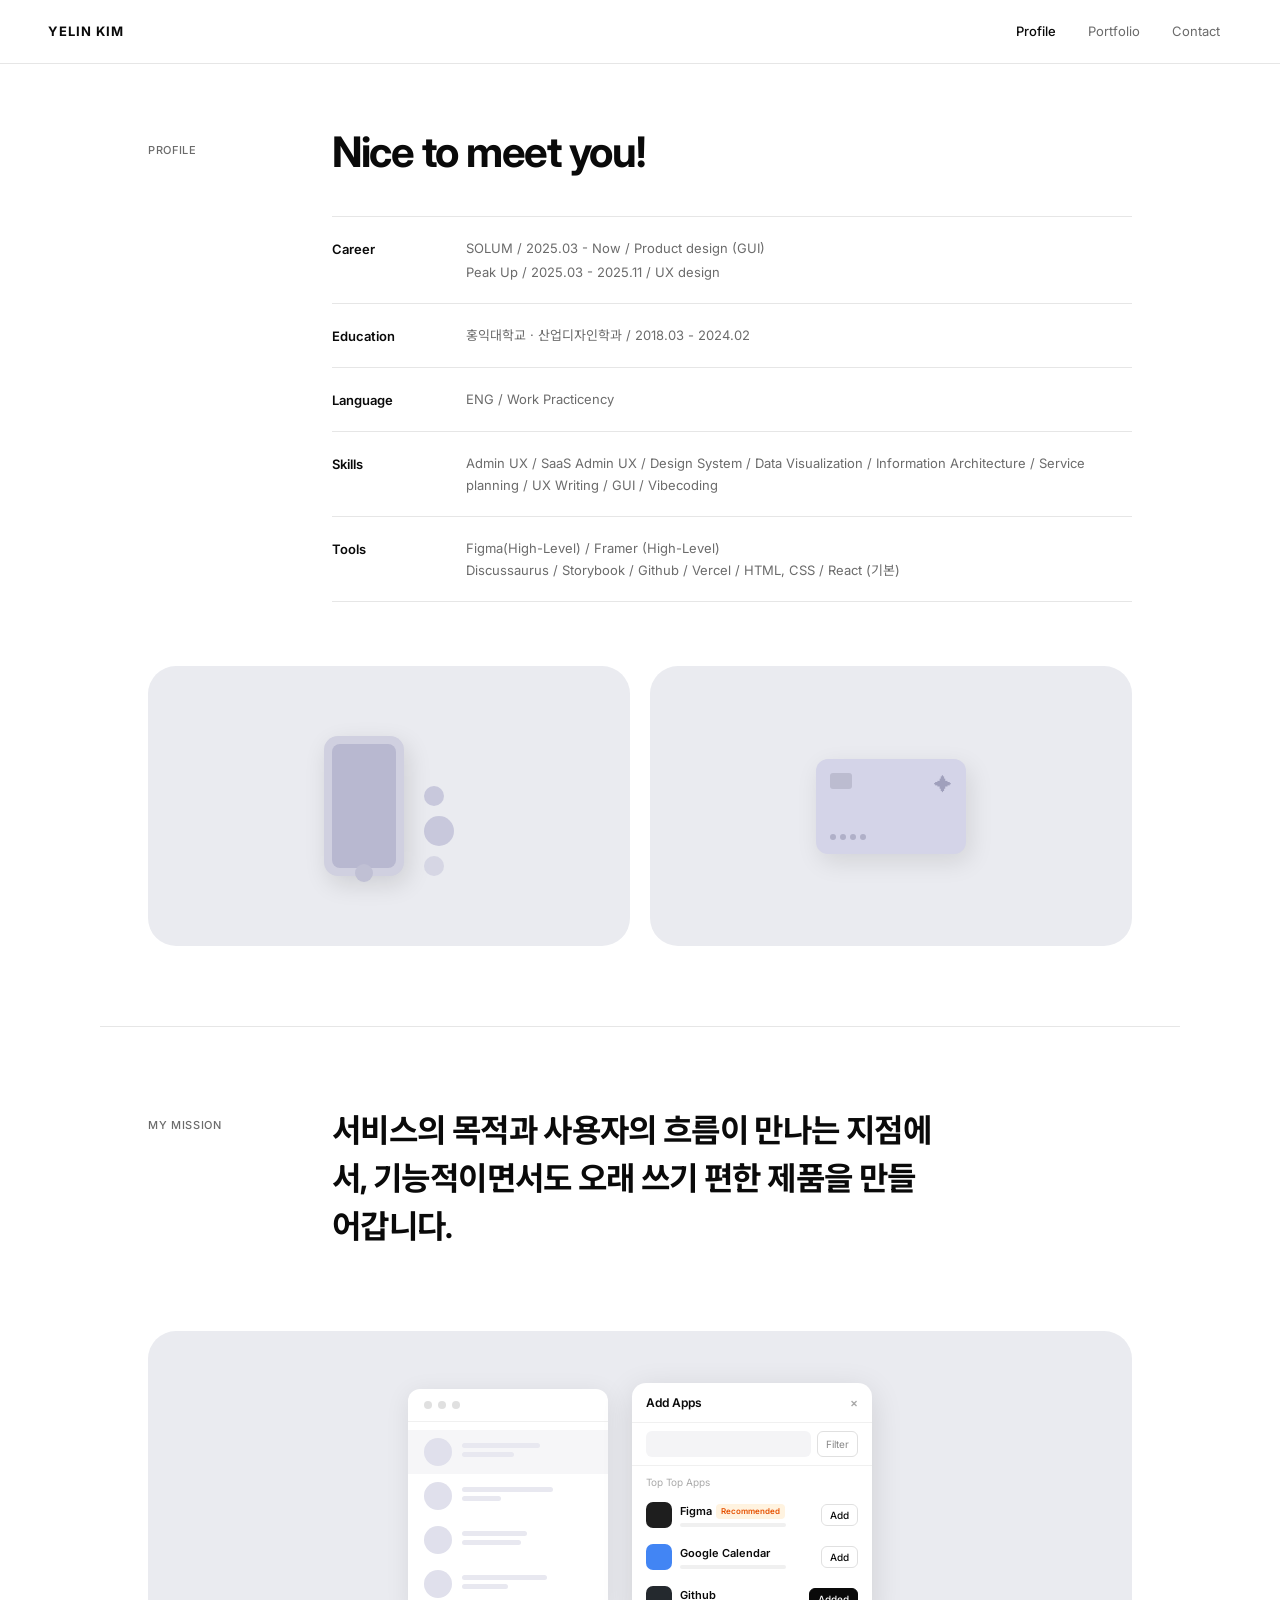
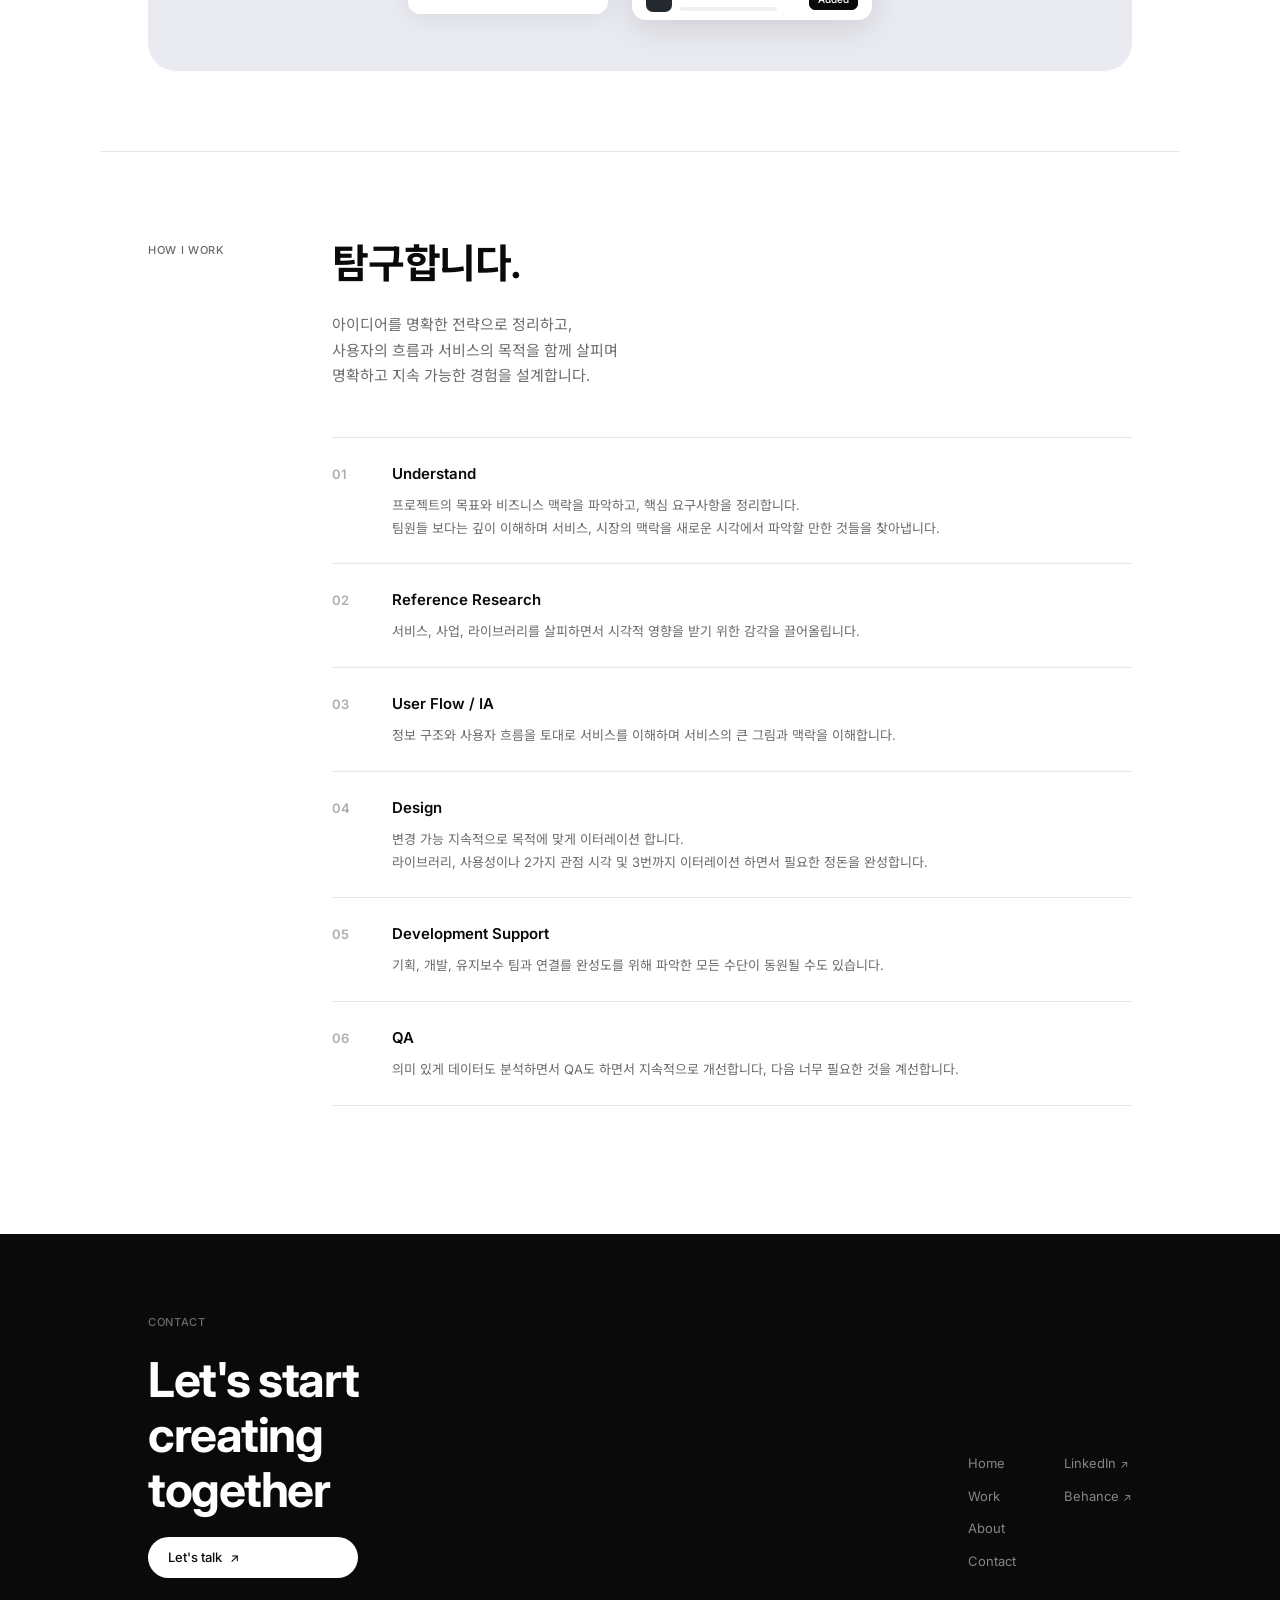
==== about.html @ 9efbbc01 "fix about.html nav to match index nav labels" ====
<!DOCTYPE html>
<html lang="ko">
<head>
  <meta charset="UTF-8" />
  <meta name="viewport" content="width=device-width, initial-scale=1.0" />
  <title>Profile — YELIN KIM</title>
  <link rel="preconnect" href="https://fonts.googleapis.com" />
  <link rel="preconnect" href="https://fonts.gstatic.com" crossorigin />
  <link href="https://fonts.googleapis.com/css2?family=Inter:ital,opsz,wght@0,14..32,300;0,14..32,400;0,14..32,500;0,14..32,600;0,14..32,700&family=Noto+Sans+KR:wght@300;400;500;700&display=swap" rel="stylesheet" />
  <link rel="stylesheet" href="styles.css" />
</head>
<body class="page-about">

  <!-- ── HEADER ──────────────────────────────── -->
  <header class="header">
    <a href="index.html" class="logo">YELIN KIM</a>
    <nav class="nav">
      <a href="about.html" class="nav-link active">Profile</a>
      <a href="index.html" class="nav-link">Portfolio</a>
      <a href="#contact"   class="nav-link">Contact</a>
    </nav>
  </header>

  <main>

    <!-- ── PROFILE INTRO ────────────────────── -->
    <section class="profile-intro">
      <div class="profile-intro__sidebar">
        <span class="sidebar-label">Profile</span>
      </div>
      <div class="profile-intro__content">
        <h1 class="profile-greeting">Nice to meet you!</h1>

        <div class="info-grid">

          <div class="info-row">
            <h3 class="info-label">Career</h3>
            <div class="info-body">
              <p>SOLUM / 2025.03 - Now / Product design (GUI)</p>
              <p>Peak Up / 2025.03 - 2025.11 / UX design</p>
            </div>
          </div>

          <div class="info-row">
            <h3 class="info-label">Education</h3>
            <div class="info-body">
              <p>홍익대학교 · 산업디자인학과 / 2018.03 - 2024.02</p>
            </div>
          </div>

          <div class="info-row">
            <h3 class="info-label">Language</h3>
            <div class="info-body">
              <p>ENG / Work Practicency</p>
            </div>
          </div>

          <div class="info-row">
            <h3 class="info-label">Skills</h3>
            <div class="info-body">
              <p>Admin UX / SaaS Admin UX / Design System / Data Visualization / Information Architecture / Service planning / UX Writing / GUI / Vibecoding</p>
            </div>
          </div>

          <div class="info-row">
            <h3 class="info-label">Tools</h3>
            <div class="info-body">
              <p>Figma(High-Level) / Framer (High-Level)<br>Discussaurus / Storybook / Github / Vercel / HTML, CSS / React (기본)</p>
            </div>
          </div>

        </div>
      </div>
    </section>

    <!-- ── PRODUCT IMAGES ───────────────────── -->
    <section class="product-images">
      <div class="product-img-card product-img-card--light">
        <div class="pi-mock pi-mock--phone">
          <div class="pi-phone-body">
            <div class="pi-phone-screen"></div>
            <div class="pi-phone-button"></div>
          </div>
          <div class="pi-phone-parts">
            <div class="pi-part pi-part--sm"></div>
            <div class="pi-part pi-part--md"></div>
            <div class="pi-part pi-part--lg"></div>
          </div>
        </div>
      </div>
      <div class="product-img-card product-img-card--light">
        <div class="pi-mock pi-mock--card">
          <div class="pi-card-body">
            <div class="pi-card-chip"></div>
            <div class="pi-card-icon">✦</div>
            <div class="pi-card-dots">
              <span></span><span></span><span></span><span></span>
            </div>
          </div>
        </div>
      </div>
    </section>

    <!-- ── MY MISSION ───────────────────────── -->
    <section class="mission-section">
      <div class="mission-section__sidebar">
        <span class="sidebar-label">My Mission</span>
      </div>
      <div class="mission-section__content">
        <p class="mission-text">
          서비스의 목적과 사용자의 흐름이 만나는 지점에<br>
          서, 기능적이면서도 오래 쓰기 편한 제품을 만들<br>
          어갑니다.
        </p>
      </div>
    </section>

    <!-- ── APP SCREENSHOT ───────────────────── -->
    <section class="app-screenshot">
      <div class="app-screenshot__wrap">
        <!-- Left panel – file/folder list -->
        <div class="app-panel app-panel--list">
          <div class="ap-header">
            <div class="ap-header-row">
              <div class="ap-dot"></div>
              <div class="ap-dot"></div>
              <div class="ap-dot"></div>
            </div>
          </div>
          <div class="ap-rows">
            <div class="ap-row ap-row--active">
              <div class="ap-avatar"></div>
              <div class="ap-lines"><div class="ap-line w60"></div><div class="ap-line w40"></div></div>
            </div>
            <div class="ap-row">
              <div class="ap-avatar"></div>
              <div class="ap-lines"><div class="ap-line w70"></div><div class="ap-line w30"></div></div>
            </div>
            <div class="ap-row">
              <div class="ap-avatar"></div>
              <div class="ap-lines"><div class="ap-line w50"></div><div class="ap-line w45"></div></div>
            </div>
            <div class="ap-row">
              <div class="ap-avatar"></div>
              <div class="ap-lines"><div class="ap-line w65"></div><div class="ap-line w35"></div></div>
            </div>
          </div>
        </div>

        <!-- Right panel – Add Apps plugin -->
        <div class="app-panel app-panel--plugin">
          <div class="plugin-window">
            <div class="pw-bar">
              <span>Add Apps</span>
              <span class="pw-x">×</span>
            </div>
            <div class="pw-search">
              <div class="pw-input"></div>
              <div class="pw-filter">Filter</div>
            </div>
            <div class="pw-lbl">Top Top Apps</div>
            <div class="pw-item">
              <div class="pw-icon pw-icon--fig"></div>
              <div class="pw-info">
                <div class="pw-name">Figma <span class="pw-badge">Recommended</span></div>
                <div class="pw-desc"></div>
              </div>
              <button class="pw-btn">Add</button>
            </div>
            <div class="pw-item">
              <div class="pw-icon pw-icon--gcal"></div>
              <div class="pw-info">
                <div class="pw-name">Google Calendar</div>
                <div class="pw-desc"></div>
              </div>
              <button class="pw-btn">Add</button>
            </div>
            <div class="pw-item">
              <div class="pw-icon pw-icon--gh"></div>
              <div class="pw-info">
                <div class="pw-name">Github</div>
                <div class="pw-desc"></div>
              </div>
              <button class="pw-btn pw-btn--added">Added</button>
            </div>
          </div>
        </div>
      </div>
    </section>

    <!-- ── HOW I WORK ───────────────────────── -->
    <section class="how-section">
      <div class="how-section__sidebar">
        <span class="sidebar-label">How I Work</span>
      </div>
      <div class="how-section__content">
        <h2 class="how-title">탐구합니다.</h2>
        <p class="how-desc">
          아이디어를 명확한 전략으로 정리하고,<br>
          사용자의 흐름과 서비스의 목적을 함께 살피며<br>
          명확하고 지속 가능한 경험을 설계합니다.
        </p>

        <ol class="process-list">
          <li class="process-item">
            <span class="process-num">01</span>
            <div class="process-body">
              <h4 class="process-name">Understand</h4>
              <p class="process-desc">프로젝트의 목표와 비즈니스 맥락을 파악하고, 핵심 요구사항을 정리합니다.<br>팀원들 보다는 깊이 이해하며 서비스, 시장의 맥락을 새로운 시각에서 파악할 만한 것들을 찾아냅니다.</p>
            </div>
          </li>
          <li class="process-item">
            <span class="process-num">02</span>
            <div class="process-body">
              <h4 class="process-name">Reference Research</h4>
              <p class="process-desc">서비스, 사업, 라이브러리를 살피하면서 시각적 영향을 받기 위한 감각을 끌어올립니다.</p>
            </div>
          </li>
          <li class="process-item">
            <span class="process-num">03</span>
            <div class="process-body">
              <h4 class="process-name">User Flow / IA</h4>
              <p class="process-desc">정보 구조와 사용자 흐름을 토대로 서비스를 이해하며 서비스의 큰 그림과 맥락을 이해합니다.</p>
            </div>
          </li>
          <li class="process-item">
            <span class="process-num">04</span>
            <div class="process-body">
              <h4 class="process-name">Design</h4>
              <p class="process-desc">변경 가능 지속적으로 목적에 맞게 이터레이션 합니다.<br>라이브러리, 사용성이나 2가지 관점 시각 및 3번까지 이터레이션 하면서 필요한 정돈을 완성합니다.</p>
            </div>
          </li>
          <li class="process-item">
            <span class="process-num">05</span>
            <div class="process-body">
              <h4 class="process-name">Development Support</h4>
              <p class="process-desc">기획, 개발, 유지보수 팀과 연결를 완성도를 위해 파악한 모든 수단이 동원될 수도 있습니다.</p>
            </div>
          </li>
          <li class="process-item">
            <span class="process-num">06</span>
            <div class="process-body">
              <h4 class="process-name">QA</h4>
              <p class="process-desc">의미 있게 데이터도 분석하면서 QA도 하면서 지속적으로 개선합니다, 다음 너무 필요한 것을 계선합니다.</p>
            </div>
          </li>
        </ol>

      </div>
    </section>

  </main>

  <!-- ── FOOTER ─────────────────────────────── -->
  <footer class="footer" id="contact">
    <div class="footer-inner">
      <div class="footer-left">
        <p class="footer-eyebrow">Contact</p>
        <h2 class="footer-headline">Let's start<br>creating<br>together</h2>
        <a href="mailto:hello@yelinkim.com" class="pill-btn pill-btn--light">Let's talk <span class="arrow">↗</span></a>
      </div>
      <nav class="footer-nav">
        <div class="footer-nav-col">
          <a href="index.html">Home</a>
          <a href="index.html">Work</a>
          <a href="about.html">About</a>
          <a href="#contact">Contact</a>
        </div>
        <div class="footer-nav-col">
          <a href="#" target="_blank">LinkedIn <span class="arrow">↗</span></a>
          <a href="#" target="_blank">Behance <span class="arrow">↗</span></a>
        </div>
      </nav>
    </div>
  </footer>

  <script src="main.js"></script>
</body>
</html>
---- styles.css ----
/* ═══════════════════════════════════════════════
   YELIN KIM PORTFOLIO — DESIGN SYSTEM
   ═══════════════════════════════════════════════ */

/* ── TOKENS ──────────────────────────────────── */
:root {
  /* Color */
  --c-bg:         #ffffff;
  --c-fg:         #0A0A0A;
  --c-secondary:  #6B6B6B;
  --c-tertiary:   #ADADAD;
  --c-border:     #E6E6E6;
  --c-surface:    #F4F4F6;
  --c-card-light: #EAEBF0;
  --c-card-dark:  #141414;
  --c-accent:     #7B6CF0;
  --c-footer-bg:  #0A0A0A;

  /* Type */
  --f-sans: 'Inter', 'Noto Sans KR', -apple-system, sans-serif;

  /* Scale */
  --text-xs:   11px;
  --text-sm:   13px;
  --text-base: 14px;
  --text-md:   15px;
  --text-lg:   18px;
  --text-xl:   24px;
  --text-2xl:  32px;
  --text-3xl:  44px;
  --text-4xl:  56px;

  /* Space */
  --sp-1:  4px;
  --sp-2:  8px;
  --sp-3:  12px;
  --sp-4:  16px;
  --sp-5:  20px;
  --sp-6:  24px;
  --sp-8:  32px;
  --sp-10: 40px;
  --sp-12: 48px;
  --sp-16: 64px;
  --sp-20: 80px;
  --sp-24: 96px;
  --sp-32: 128px;

  /* Radius */
  --r-sm:   8px;
  --r-md:  14px;
  --r-lg:  20px;
  --r-xl:  28px;
  --r-full: 999px;

  /* Layout */
  --max-w: 1080px;
  --gutter: 48px;
  --header-h: 64px;
}

/* ── RESET ───────────────────────────────────── */
*, *::before, *::after { box-sizing: border-box; margin: 0; padding: 0; }
html { scroll-behavior: smooth; }
body {
  font-family: var(--f-sans);
  font-size: var(--text-base);
  background: var(--c-bg);
  color: var(--c-fg);
  line-height: 1.6;
  -webkit-font-smoothing: antialiased;
}
a { text-decoration: none; color: inherit; }
button { font-family: inherit; border: none; background: none; cursor: pointer; }
img { display: block; max-width: 100%; }
ol, ul { list-style: none; }


/* ── HEADER ──────────────────────────────────── */
.header {
  position: fixed;
  top: 0; left: 0; right: 0;
  z-index: 100;
  height: var(--header-h);
  display: flex;
  align-items: center;
  justify-content: space-between;
  padding: 0 var(--gutter);
  background: rgba(255,255,255,0.88);
  backdrop-filter: blur(12px);
  -webkit-backdrop-filter: blur(12px);
  border-bottom: 1px solid var(--c-border);
}
.logo {
  font-size: var(--text-sm);
  font-weight: 700;
  letter-spacing: 0.08em;
  color: var(--c-fg);
}
.nav { display: flex; align-items: center; gap: var(--sp-2); }
.nav-link {
  font-size: var(--text-sm);
  font-weight: 400;
  color: var(--c-secondary);
  padding: 6px 12px;
  border-radius: var(--r-full);
  transition: color .2s, background .2s;
}
.nav-link:hover { color: var(--c-fg); }
.nav-link.active { color: var(--c-fg); font-weight: 500; }


/* ── PILL BUTTON ─────────────────────────────── */
.pill-btn {
  display: inline-flex;
  align-items: center;
  gap: var(--sp-2);
  padding: 10px 20px;
  border-radius: var(--r-full);
  font-size: var(--text-sm);
  font-weight: 500;
  background: var(--c-fg);
  color: #fff;
  transition: opacity .2s, transform .2s;
}
.pill-btn:hover { opacity: .82; transform: translateY(-1px); }
.pill-btn--light { background: #fff; color: var(--c-fg); }
.pill-btn .arrow { font-size: 12px; }

/* ── EYEBROW / LABEL ─────────────────────────── */
.eyebrow, .sidebar-label, .footer-eyebrow {
  font-size: var(--text-xs);
  font-weight: 500;
  letter-spacing: 0.06em;
  color: var(--c-secondary);
  text-transform: uppercase;
}

/* ═══════════════════════════════════════════════
   INDEX PAGE — PORTFOLIO
   ═══════════════════════════════════════════════ */

/* ── HERO ────────────────────────────────────── */
.hero {
  max-width: var(--max-w);
  margin: 0 auto;
  padding: calc(var(--header-h) + 80px) var(--gutter) 80px;
}
.hero-eyebrow {
  font-size: var(--text-xs);
  color: var(--c-secondary);
  letter-spacing: 0.06em;
  margin-bottom: var(--sp-5);
}
.hero-title {
  font-size: clamp(28px, 4vw, 48px);
  font-weight: 600;
  line-height: 1.15;
  letter-spacing: -0.03em;
  margin-bottom: var(--sp-8);
}
.hero-title br { display: block; }


/* ── PORTFOLIO GRID ──────────────────────────── */
.portfolio {
  max-width: var(--max-w);
  margin: 0 auto;
  padding: 0 var(--gutter) var(--sp-32);
  display: flex;
  flex-direction: column;
  gap: 20px;
}

/* ── CARD BASE ───────────────────────────────── */
.card {
  display: block;
  border-radius: var(--r-xl);
  overflow: hidden;
  transition: transform .3s ease, box-shadow .3s ease;
  cursor: pointer;
}
.card:hover { transform: translateY(-4px); box-shadow: 0 20px 48px rgba(0,0,0,.09); }

.card-thumb {
  position: relative;
  border-radius: var(--r-xl);
  overflow: hidden;
  display: flex;
  align-items: center;
  justify-content: center;
}
.card-thumb--dark  { background: var(--c-card-dark); }
.card-thumb--light { background: var(--c-card-light); }

.card--featured .card-thumb { height: 440px; }
.card--half     .card-thumb { height: 320px; }

.card-meta {
  display: flex;
  flex-direction: column;
  gap: 2px;
  padding: 16px 4px 4px;
}
.card-client {
  font-size: var(--text-xs);
  color: var(--c-secondary);
}
.card-title {
  font-size: var(--text-md);
  font-weight: 600;
  letter-spacing: -0.02em;
}

/* corner arrow icon */
.card-corner-icon {
  position: absolute;
  top: 16px; left: 16px;
  width: 32px; height: 32px;
  border-radius: 50%;
  background: rgba(255,255,255,.15);
  color: #fff;
  display: flex; align-items: center; justify-content: center;
  font-size: 14px;
  opacity: 0;
  transition: opacity .2s;
}
.card-corner-icon.dark { background: rgba(0,0,0,.1); color: #333; }
.card:hover .card-corner-icon { opacity: 1; }

/* card-row: 2-column */
.card-row {
  display: grid;
  grid-template-columns: 1fr 1fr;
  gap: 20px;
}


/* ── MOCK: BANKING DASHBOARD ─────────────────── */
.mock-banking {
  display: flex;
  width: 88%;
  max-width: 580px;
  height: 260px;
  border-radius: 12px;
  overflow: hidden;
  background: #1a1a2e;
  box-shadow: 0 24px 64px rgba(0,0,0,.5);
}
.mock-banking__sidebar {
  width: 52px;
  background: #0f0f1e;
  padding: 14px 10px;
  display: flex;
  flex-direction: column;
  gap: 20px;
  flex-shrink: 0;
}
.mb-logo {
  width: 24px; height: 24px;
  background: var(--c-accent);
  border-radius: 6px;
  margin: 0 auto;
}
.mb-nav { display: flex; flex-direction: column; gap: 10px; align-items: center; }
.mb-nav__item {
  width: 22px; height: 5px;
  background: rgba(255,255,255,.18);
  border-radius: 3px;
}
.mb-nav__item--active { background: var(--c-accent); }

.mock-banking__main {
  flex: 1;
  padding: 12px 16px;
  display: flex;
  flex-direction: column;
  gap: 8px;
  overflow: hidden;
}
.mb-tabs { display: flex; gap: 12px; }
.mb-tab {
  font-size: 10px;
  color: rgba(255,255,255,.35);
}
.mb-tab--active { color: #fff; font-weight: 600; }
.mb-price { font-size: 18px; font-weight: 700; color: #fff; letter-spacing: -0.02em; }
.mb-chart { height: 48px; }
.mb-chart svg { width: 100%; height: 100%; }
.mb-table { display: flex; flex-direction: column; gap: 5px; }
.mb-row { display: flex; gap: 6px; align-items: center; }
.mb-cell {
  height: 5px;
  background: rgba(255,255,255,.12);
  border-radius: 3px;
  flex-shrink: 0;
}
.w40 { width: 40%; } .w20 { width: 18%; } .w15 { width: 14%; }

.mock-banking__order {
  width: 110px;
  background: #111124;
  padding: 12px 10px;
  display: flex;
  flex-direction: column;
  gap: 8px;
  flex-shrink: 0;
}
.mbo-title { font-size: 9px; color: rgba(255,255,255,.5); font-weight: 600; letter-spacing: 0.04em; }
.mbo-field { height: 22px; background: rgba(255,255,255,.07); border-radius: 5px; }
.mbo-badges { display: flex; flex-direction: column; gap: 4px; }
.mbo-badge {
  font-size: 9px; font-weight: 600;
  padding: 3px 6px;
  border-radius: 4px;
  text-align: center;
}
.mbo-badge--red   { background: rgba(239,68,68,.2); color: #f87171; }
.mbo-badge--green { background: rgba(34,197,94,.2); color: #4ade80; }
.mbo-rows { display: flex; flex-direction: column; gap: 4px; }
.mbo-row { height: 4px; background: rgba(255,255,255,.1); border-radius: 2px; }
.mbo-btn {
  margin-top: auto;
  font-size: 8px; font-weight: 600;
  padding: 5px;
  background: var(--c-accent);
  color: #fff;
  border-radius: 4px;
  text-align: center;
}


/* ── MOCK: BRANDING ──────────────────────────── */
.mock-branding {
  width: 100px;
  opacity: .9;
}
.mock-branding svg { width: 100%; height: auto; }


/* ── MOCK: HEALTHCARE ────────────────────────── */
.mock-health { padding: 20px; }
.mh-phone {
  background: #fff;
  border-radius: 16px;
  padding: 14px;
  width: 180px;
  box-shadow: 0 8px 32px rgba(0,0,0,.12);
}
.mh-head { font-size: 11px; font-weight: 700; color: #0A0A0A; margin-bottom: 8px; }
.mh-stats { display: flex; gap: 6px; margin-bottom: 8px; }
.mh-stat {
  flex: 1;
  border-radius: 10px;
  padding: 8px;
}
.mh-stat--blue   { background: #EEF2FF; }
.mh-stat--purple { background: #F3F0FF; }
.mh-stat-num { font-size: 18px; font-weight: 700; color: #0A0A0A; line-height: 1; }
.mh-stat-lbl { font-size: 9px; color: #888; margin-top: 2px; }
.mh-amount { font-size: 14px; font-weight: 700; color: #0A0A0A; margin-bottom: 6px; }
.mh-chart { height: 28px; margin-bottom: 8px; }
.mh-chart svg { width: 100%; height: 100%; }
.mh-lbl { font-size: 9px; color: #888; margin-bottom: 5px; }
.mh-row { height: 4px; background: #F0F0F0; border-radius: 2px; margin-bottom: 3px; }


/* ── MOCK: ISOMETRIC INFOGRAPHIC ─────────────── */
.mock-iso { display: flex; align-items: center; justify-content: center; height: 100%; }
.iso-wrap { position: relative; width: 140px; height: 140px; }
.iso-phone {
  position: absolute;
  top: 20px; left: 30px;
  width: 60px; height: 100px;
  background: #D8D8E8;
  border-radius: 10px;
  transform: rotate(-15deg) skewY(5deg);
  box-shadow: 4px 8px 20px rgba(0,0,0,.12);
}
.iso-phone::before {
  content: '';
  position: absolute;
  inset: 8px;
  background: #BFC0D8;
  border-radius: 6px;
}
.iso-dots {
  position: absolute;
  top: 0; right: 0;
  display: grid;
  grid-template-columns: repeat(3, 10px);
  gap: 8px;
}
.iso-dots span {
  width: 8px; height: 8px;
  border-radius: 50%;
  background: #C8C8DC;
}
.iso-circles {
  position: absolute;
  bottom: 8px; left: 0;
  display: flex;
  flex-direction: column;
  gap: 6px;
}
.iso-circles span {
  width: 20px; height: 20px;
  border-radius: 50%;
  background: #D0D0E4;
  opacity: .7;
}


/* ── MOCK: PLUGIN WINDOW ─────────────────────── */
.mock-plugin { padding: 24px; }
.mp-window {
  background: #fff;
  border-radius: 14px;
  width: 220px;
  box-shadow: 0 8px 32px rgba(0,0,0,.12);
  overflow: hidden;
}
.mp-bar {
  display: flex;
  align-items: center;
  justify-content: space-between;
  padding: 10px 12px;
  border-bottom: 1px solid #F0F0F0;
  font-size: 11px;
  font-weight: 600;
}
.mp-x { color: #aaa; cursor: pointer; }
.mp-search {
  display: flex;
  align-items: center;
  gap: 6px;
  padding: 8px 12px;
  border-bottom: 1px solid #F0F0F0;
}
.mp-input {
  flex: 1;
  height: 24px;
  background: #F4F4F6;
  border-radius: 6px;
}
.mp-filter {
  font-size: 10px;
  color: #888;
  padding: 4px 8px;
  border: 1px solid #E0E0E0;
  border-radius: 6px;
}
.mp-section-lbl { font-size: 10px; color: #aaa; padding: 8px 12px 4px; }
.mp-item {
  display: flex;
  align-items: center;
  gap: 8px;
  padding: 7px 12px;
}
.mp-icon {
  width: 24px; height: 24px;
  border-radius: 6px;
  flex-shrink: 0;
}
.mp-icon--fig  { background: #1e1e1e; }
.mp-icon--gcal { background: #4285f4; }
.mp-icon--gh   { background: #24292e; }
.mp-info { flex: 1; min-width: 0; }
.mp-name { font-size: 10px; font-weight: 600; color: #0A0A0A; display: flex; align-items: center; gap: 4px; }
.mp-badge {
  font-size: 8px;
  background: #FFF3E0;
  color: #E65100;
  padding: 1px 5px;
  border-radius: 4px;
  font-weight: 500;
}
.mp-desc { height: 4px; background: #F0F0F0; border-radius: 2px; margin-top: 3px; width: 80%; }
.mp-btn {
  font-size: 10px;
  font-weight: 500;
  padding: 4px 8px;
  border-radius: 6px;
  border: 1px solid #E0E0E0;
  color: #0A0A0A;
  white-space: nowrap;
}
.mp-btn--added { background: #0A0A0A; color: #fff; border-color: #0A0A0A; }


/* ── ABOUT ACCORDION ─────────────────────────── */
.accordion-section {
  max-width: var(--max-w);
  margin: 0 auto;
  padding: var(--sp-32) var(--gutter);
  display: grid;
  grid-template-columns: 220px 1fr;
  gap: var(--sp-16);
  border-top: 1px solid var(--c-border);
}
.accordion-header { }
.accordion-heading {
  font-size: var(--text-2xl);
  font-weight: 700;
  letter-spacing: -0.03em;
  line-height: 1.2;
  margin: var(--sp-4) 0 var(--sp-3);
}
.accordion-sub {
  font-size: var(--text-sm);
  color: var(--c-secondary);
  line-height: 1.7;
}
.accordion-list {
  border-top: 1px solid var(--c-border);
  align-self: start;
}
.accordion-item { border-bottom: 1px solid var(--c-border); }
.accordion-trigger {
  width: 100%;
  display: flex;
  align-items: center;
  justify-content: space-between;
  padding: 22px 0;
  font-size: var(--text-md);
  font-weight: 400;
  color: var(--c-fg);
  text-align: left;
  cursor: pointer;
  transition: color .2s;
}
.accordion-trigger:hover { color: var(--c-secondary); }
.acc-icon {
  font-size: 16px;
  color: var(--c-secondary);
  transition: transform .3s;
  flex-shrink: 0;
}
.accordion-item.open .acc-icon { transform: rotate(180deg); }
.accordion-body {
  font-size: var(--text-sm);
  color: var(--c-secondary);
  line-height: 1.8;
  max-height: 0;
  overflow: hidden;
  transition: max-height .4s ease, padding .3s;
}
.accordion-item.open .accordion-body {
  max-height: 300px;
  padding-bottom: 20px;
}


/* ═══════════════════════════════════════════════
   ABOUT PAGE
   ═══════════════════════════════════════════════ */

/* ── PROFILE INTRO ───────────────────────────── */
.profile-intro {
  max-width: var(--max-w);
  margin: 0 auto;
  padding: calc(var(--header-h) + 64px) var(--gutter) 64px;
  display: grid;
  grid-template-columns: 120px 1fr;
  gap: 0 var(--sp-16);
}
.profile-intro__sidebar { padding-top: 10px; }
.profile-greeting {
  font-size: clamp(28px, 3.5vw, 42px);
  font-weight: 700;
  letter-spacing: -0.03em;
  margin-bottom: var(--sp-10);
  line-height: 1.15;
}

/* Info grid */
.info-grid {
  display: flex;
  flex-direction: column;
  border-top: 1px solid var(--c-border);
}
.info-row {
  display: grid;
  grid-template-columns: 110px 1fr;
  gap: var(--sp-6);
  padding: var(--sp-5) 0;
  border-bottom: 1px solid var(--c-border);
}
.info-label {
  font-size: var(--text-sm);
  font-weight: 600;
  color: var(--c-fg);
  padding-top: 2px;
}
.info-body {
  font-size: var(--text-sm);
  color: var(--c-secondary);
  line-height: 1.7;
}
.info-body p + p { margin-top: 2px; }

/* ── PRODUCT IMAGES ──────────────────────────── */
.product-images {
  max-width: var(--max-w);
  margin: 0 auto;
  padding: 0 var(--gutter) var(--sp-20);
  display: grid;
  grid-template-columns: 1fr 1fr;
  gap: 20px;
}
.product-img-card {
  border-radius: var(--r-xl);
  height: 280px;
  display: flex;
  align-items: center;
  justify-content: center;
  overflow: hidden;
}
.product-img-card--light { background: var(--c-card-light); }

/* phone mock */
.pi-mock--phone { display: flex; align-items: flex-end; gap: 20px; }
.pi-phone-body {
  width: 80px; height: 140px;
  background: #D0D0E0;
  border-radius: 14px;
  position: relative;
  box-shadow: 4px 8px 24px rgba(0,0,0,.12);
}
.pi-phone-screen {
  position: absolute;
  inset: 8px;
  background: #B8B8D0;
  border-radius: 8px;
}
.pi-phone-button {
  position: absolute;
  bottom: -6px; left: 50%; transform: translateX(-50%);
  width: 18px; height: 18px;
  background: #C0C0D4;
  border-radius: 50%;
}
.pi-phone-parts { display: flex; flex-direction: column; gap: 10px; align-items: flex-start; }
.pi-part {
  background: #C8C8DC;
  border-radius: 50%;
}
.pi-part--sm { width: 20px; height: 20px; }
.pi-part--md { width: 30px; height: 30px; }
.pi-part--lg { width: 20px; height: 20px; opacity: .6; }

/* card mock */
.pi-mock--card { }
.pi-card-body {
  width: 150px; height: 95px;
  background: #D4D4E8;
  border-radius: 12px;
  padding: 14px;
  position: relative;
  box-shadow: 4px 8px 24px rgba(0,0,0,.1);
}
.pi-card-chip {
  width: 22px; height: 16px;
  background: #BCBCD0;
  border-radius: 3px;
  margin-bottom: 8px;
}
.pi-card-icon {
  position: absolute;
  top: 12px; right: 14px;
  font-size: 18px;
  color: #A0A0BC;
}
.pi-card-dots {
  display: flex;
  gap: 4px;
  position: absolute;
  bottom: 14px; left: 14px;
}
.pi-card-dots span {
  width: 6px; height: 6px;
  background: #B0B0C8;
  border-radius: 50%;
}

/* ── MISSION ─────────────────────────────────── */
.mission-section {
  max-width: var(--max-w);
  margin: 0 auto;
  padding: var(--sp-20) var(--gutter);
  display: grid;
  grid-template-columns: 120px 1fr;
  gap: 0 var(--sp-16);
  border-top: 1px solid var(--c-border);
}
.mission-section__sidebar { padding-top: 6px; }
.mission-text {
  font-size: clamp(20px, 2.8vw, 32px);
  font-weight: 700;
  line-height: 1.5;
  letter-spacing: -0.02em;
}

/* ── APP SCREENSHOT ──────────────────────────── */
.app-screenshot {
  max-width: var(--max-w);
  margin: 0 auto;
  padding: 0 var(--gutter) var(--sp-20);
}
.app-screenshot__wrap {
  background: var(--c-card-light);
  border-radius: var(--r-xl);
  height: 340px;
  display: flex;
  align-items: center;
  justify-content: center;
  gap: 24px;
  padding: 32px;
}

/* list panel */
.app-panel--list {
  width: 200px;
  background: #fff;
  border-radius: 12px;
  overflow: hidden;
  box-shadow: 0 4px 24px rgba(0,0,0,.08);
  flex-shrink: 0;
}
.ap-header {
  padding: 12px 16px;
  border-bottom: 1px solid #F0F0F0;
}
.ap-header-row { display: flex; gap: 6px; }
.ap-dot { width: 8px; height: 8px; border-radius: 50%; background: #E0E0E0; }
.ap-rows { padding: 8px 0; }
.ap-row {
  display: flex;
  align-items: center;
  gap: 10px;
  padding: 8px 16px;
}
.ap-row--active { background: #F6F6F8; }
.ap-avatar { width: 28px; height: 28px; border-radius: 50%; background: #E0E0EC; flex-shrink: 0; }
.ap-lines { flex: 1; }
.ap-line { height: 5px; background: #E8E8F0; border-radius: 3px; margin-bottom: 4px; }
.w60 { width: 60%; } .w40 { width: 40%; } .w70 { width: 70%; } .w30 { width: 30%; }
.w50 { width: 50%; } .w45 { width: 45%; } .w65 { width: 65%; } .w35 { width: 35%; }

/* plugin panel */
.app-panel--plugin { }
.plugin-window {
  background: #fff;
  border-radius: 14px;
  width: 240px;
  box-shadow: 0 8px 32px rgba(0,0,0,.12);
  overflow: hidden;
}
.pw-bar {
  display: flex;
  align-items: center;
  justify-content: space-between;
  padding: 10px 14px;
  border-bottom: 1px solid #F0F0F0;
  font-size: 12px;
  font-weight: 600;
}
.pw-x { color: #aaa; }
.pw-search {
  display: flex;
  align-items: center;
  gap: 6px;
  padding: 8px 14px;
  border-bottom: 1px solid #F0F0F0;
}
.pw-input { flex: 1; height: 26px; background: #F4F4F6; border-radius: 6px; }
.pw-filter {
  font-size: 10px;
  color: #888;
  padding: 4px 8px;
  border: 1px solid #E0E0E0;
  border-radius: 6px;
}
.pw-lbl { font-size: 10px; color: #aaa; padding: 8px 14px 4px; }
.pw-item {
  display: flex;
  align-items: center;
  gap: 8px;
  padding: 8px 14px;
}
.pw-icon { width: 26px; height: 26px; border-radius: 7px; flex-shrink: 0; }
.pw-icon--fig  { background: #1e1e1e; }
.pw-icon--gcal { background: #4285f4; }
.pw-icon--gh   { background: #24292e; }
.pw-info { flex: 1; min-width: 0; }
.pw-name { font-size: 11px; font-weight: 600; color: #0A0A0A; display: flex; align-items: center; gap: 4px; }
.pw-badge {
  font-size: 8px;
  background: #FFF3E0;
  color: #E65100;
  padding: 1px 5px;
  border-radius: 4px;
}
.pw-desc { height: 4px; background: #F0F0F0; border-radius: 2px; margin-top: 3px; width: 80%; }
.pw-btn {
  font-size: 10px;
  font-weight: 500;
  padding: 4px 8px;
  border-radius: 6px;
  border: 1px solid #E0E0E0;
  color: #0A0A0A;
  cursor: pointer;
  white-space: nowrap;
}
.pw-btn--added { background: #0A0A0A; color: #fff; border-color: #0A0A0A; }

/* ── HOW I WORK ──────────────────────────────── */
.how-section {
  max-width: var(--max-w);
  margin: 0 auto;
  padding: var(--sp-20) var(--gutter) var(--sp-32);
  display: grid;
  grid-template-columns: 120px 1fr;
  gap: 0 var(--sp-16);
  border-top: 1px solid var(--c-border);
}
.how-section__sidebar { padding-top: 6px; }
.how-title {
  font-size: clamp(28px, 3.5vw, 40px);
  font-weight: 700;
  letter-spacing: -0.03em;
  margin-bottom: var(--sp-4);
}
.how-desc {
  font-size: var(--text-md);
  color: var(--c-secondary);
  line-height: 1.7;
  margin-bottom: var(--sp-12);
}
.process-list { display: flex; flex-direction: column; }
.process-item {
  display: grid;
  grid-template-columns: 40px 1fr;
  gap: var(--sp-5);
  padding: var(--sp-6) 0;
  border-bottom: 1px solid var(--c-border);
}
.process-item:first-child { border-top: 1px solid var(--c-border); }
.process-num {
  font-size: var(--text-sm);
  font-weight: 600;
  color: var(--c-tertiary);
  padding-top: 2px;
}
.process-name {
  font-size: var(--text-md);
  font-weight: 600;
  margin-bottom: var(--sp-2);
}
.process-desc {
  font-size: var(--text-sm);
  color: var(--c-secondary);
  line-height: 1.75;
}


/* ═══════════════════════════════════════════════
   FOOTER
   ═══════════════════════════════════════════════ */
.footer {
  background: var(--c-footer-bg);
  color: #fff;
  padding: var(--sp-20) 0 var(--sp-16);
}
.footer-inner {
  max-width: var(--max-w);
  margin: 0 auto;
  padding: 0 var(--gutter);
  display: flex;
  align-items: flex-end;
  justify-content: space-between;
}
.footer-left {
  display: flex;
  flex-direction: column;
  gap: var(--sp-5);
}
.footer-eyebrow { color: rgba(255,255,255,.4); }
.footer-headline {
  font-size: clamp(28px, 4vw, 48px);
  font-weight: 700;
  line-height: 1.15;
  letter-spacing: -0.03em;
}
.footer-nav {
  display: flex;
  gap: var(--sp-12);
  padding-bottom: 6px;
}
.footer-nav-col {
  display: flex;
  flex-direction: column;
  gap: var(--sp-3);
}
.footer-nav-col a {
  font-size: var(--text-sm);
  color: rgba(255,255,255,.5);
  transition: color .2s;
}
.footer-nav-col a:hover { color: #fff; }
.footer-nav-col a .arrow { font-size: 11px; }


/* ═══════════════════════════════════════════════
   RESPONSIVE
   ═══════════════════════════════════════════════ */
@media (max-width: 900px) {
  :root { --gutter: 24px; }

  .card-row { grid-template-columns: 1fr 1fr; }
  .card--featured .card-thumb { height: 320px; }
  .card--half .card-thumb { height: 240px; }

  .mock-banking { height: 200px; max-width: 100%; }
  .mb-price { font-size: 14px; }

  .accordion-section {
    grid-template-columns: 1fr;
    gap: var(--sp-8);
  }
  .profile-intro { grid-template-columns: 80px 1fr; }
  .mission-section { grid-template-columns: 80px 1fr; }
  .how-section { grid-template-columns: 80px 1fr; }

  .footer-inner { flex-direction: column; align-items: flex-start; gap: var(--sp-10); }
}

@media (max-width: 640px) {
  .card-row { grid-template-columns: 1fr; }
  .product-images { grid-template-columns: 1fr; }
  .app-screenshot__wrap { flex-direction: column; height: auto; }
  .app-panel--list { width: 100%; }
  .plugin-window { width: 100%; }

  .hero-title { font-size: 28px; }
  .profile-intro { grid-template-columns: 1fr; }
  .profile-intro__sidebar { display: none; }
  .mission-section { grid-template-columns: 1fr; }
  .mission-section__sidebar { display: none; }
  .how-section { grid-template-columns: 1fr; }
  .how-section__sidebar { display: none; }
}


/* ═══════════════════════════════════════════════
   DETAIL PAGE — PROJECT CASE STUDY
   ═══════════════════════════════════════════════ */

.detail-main {
  max-width: var(--max-w);
  margin: 0 auto;
  padding: calc(var(--header-h) + 64px) var(--gutter) 0;
}

/* ── Back link ── */
.dp-back {
  display: inline-flex;
  align-items: center;
  gap: 6px;
  font-size: var(--text-sm);
  color: var(--c-secondary);
  margin-bottom: var(--sp-10);
  transition: color .2s;
}
.dp-back:hover { color: var(--c-fg); }

/* ── Hero ── */
.dp-hero {
  padding-bottom: var(--sp-16);
  border-bottom: 1px solid var(--c-border);
  margin-bottom: 0;
}
.dp-eyebrow {
  font-size: var(--text-xs);
  color: var(--c-secondary);
  letter-spacing: 0.06em;
  text-transform: uppercase;
  margin-bottom: var(--sp-5);
}
.dp-title {
  font-size: clamp(28px, 4vw, 52px);
  font-weight: 700;
  letter-spacing: -0.04em;
  line-height: 1.1;
  margin-bottom: var(--sp-6);
}
.dp-summary {
  font-size: var(--text-md);
  color: var(--c-secondary);
  line-height: 1.8;
  max-width: 600px;
  margin-bottom: var(--sp-10);
}

/* Meta grid */
.dp-meta-grid {
  display: grid;
  grid-template-columns: repeat(4, 1fr);
  gap: 0;
  border: 1px solid var(--c-border);
  border-radius: var(--r-md);
  overflow: hidden;
  margin-bottom: var(--sp-8);
}
.dp-meta-item {
  display: flex;
  flex-direction: column;
  gap: 6px;
  padding: 20px 24px;
  border-right: 1px solid var(--c-border);
}
.dp-meta-item:last-child { border-right: none; }
.dp-meta-label {
  font-size: var(--text-xs);
  font-weight: 600;
  letter-spacing: 0.06em;
  text-transform: uppercase;
  color: var(--c-tertiary);
}
.dp-meta-value {
  font-size: var(--text-sm);
  color: var(--c-fg);
  line-height: 1.6;
  font-weight: 500;
}

/* Highlight metrics */
.dp-highlight-grid {
  display: grid;
  grid-template-columns: repeat(4, 1fr);
  gap: 16px;
}
.dp-highlight {
  background: var(--c-surface);
  border-radius: var(--r-md);
  padding: 20px 24px;
  display: flex;
  flex-direction: column;
  gap: 6px;
}
.dp-highlight-num {
  font-size: 36px;
  font-weight: 700;
  letter-spacing: -0.04em;
  color: var(--c-fg);
  line-height: 1;
}
.dp-highlight-lbl {
  font-size: var(--text-xs);
  color: var(--c-secondary);
  font-weight: 500;
  line-height: 1.5;
}

/* ── Section layout ── */
.dp-section {
  border-bottom: 1px solid var(--c-border);
}
.dp-section:last-child { border-bottom: none; }
.dp-section-inner {
  display: grid;
  grid-template-columns: 160px 1fr;
  gap: var(--sp-16);
  padding: var(--sp-12) 0;
}
.dp-section-sidebar {
  padding-top: 4px;
}
.dp-section-label {
  font-size: var(--text-xs);
  font-weight: 600;
  letter-spacing: 0.06em;
  text-transform: uppercase;
  color: var(--c-tertiary);
}

/* ── Body text ── */
.dp-body-text {
  font-size: var(--text-md);
  color: var(--c-secondary);
  line-height: 1.8;
  margin-bottom: var(--sp-5);
}
.dp-body-text:last-child { margin-bottom: 0; }

/* ── Lists ── */
.dp-list, .dp-role-list, .dp-outcome-list {
  display: flex;
  flex-direction: column;
  gap: 10px;
}
.dp-list li, .dp-role-list li, .dp-outcome-list li {
  font-size: var(--text-sm);
  color: var(--c-secondary);
  line-height: 1.7;
  padding-left: 16px;
  position: relative;
}
.dp-list li::before,
.dp-role-list li::before,
.dp-outcome-list li::before {
  content: '—';
  position: absolute;
  left: 0;
  color: var(--c-tertiary);
  font-weight: 400;
}

/* ── Cards grid ── */
.dp-card-grid {
  display: grid;
  grid-template-columns: repeat(2, 1fr);
  gap: 12px;
  margin-top: var(--sp-6);
}
.dp-card {
  background: var(--c-surface);
  border-radius: var(--r-md);
  padding: 20px;
}
.dp-card-num {
  font-size: var(--text-xs);
  font-weight: 700;
  color: var(--c-tertiary);
  letter-spacing: 0.04em;
  display: block;
  margin-bottom: 8px;
}
.dp-card-title {
  font-size: var(--text-sm);
  font-weight: 700;
  color: var(--c-fg);
  margin-bottom: 6px;
}
.dp-card-desc {
  font-size: 13px;
  color: var(--c-secondary);
  line-height: 1.7;
}

/* ── Process list ── */
.dp-process-list {
  display: flex;
  flex-direction: column;
  border-top: 1px solid var(--c-border);
}
.dp-process-item {
  display: grid;
  grid-template-columns: 36px 1fr;
  gap: var(--sp-5);
  padding: var(--sp-5) 0;
  border-bottom: 1px solid var(--c-border);
}
.dp-process-num {
  font-size: var(--text-xs);
  font-weight: 700;
  color: var(--c-tertiary);
  padding-top: 3px;
  letter-spacing: 0.04em;
}
.dp-process-title {
  font-size: var(--text-sm);
  font-weight: 600;
  color: var(--c-fg);
  margin-bottom: 4px;
}
.dp-process-desc {
  font-size: 13px;
  color: var(--c-secondary);
  line-height: 1.7;
}

/* ── Key Work Accordion ── */
.dp-accordion {
  border-bottom: 1px solid var(--c-border);
}
.dp-accordion:first-child { border-top: 1px solid var(--c-border); }
.dp-accordion-trigger {
  width: 100%;
  display: flex;
  align-items: center;
  justify-content: space-between;
  padding: 20px 0;
  font-size: var(--text-md);
  font-weight: 500;
  color: var(--c-fg);
  text-align: left;
  cursor: pointer;
  transition: color .2s;
  gap: 16px;
}
.dp-accordion-trigger:hover { color: var(--c-secondary); }
.dp-accordion-icon {
  font-size: 16px;
  color: var(--c-tertiary);
  transition: transform .3s;
  flex-shrink: 0;
}
.dp-accordion.open .dp-accordion-icon { transform: rotate(180deg); }
.dp-accordion-body {
  max-height: 0;
  overflow: hidden;
  transition: max-height .4s ease, padding .3s;
}
.dp-accordion.open .dp-accordion-body {
  max-height: 600px;
  padding-bottom: var(--sp-6);
}
.dp-blockquote {
  font-size: var(--text-sm);
  color: var(--c-secondary);
  line-height: 1.8;
  padding: 14px 16px;
  border-left: 3px solid var(--c-border);
  background: var(--c-surface);
  border-radius: 0 var(--r-sm) var(--r-sm) 0;
  margin-bottom: var(--sp-5);
}
.dp-task-list {
  display: flex;
  flex-direction: column;
  gap: 8px;
}
.dp-task-list li {
  font-size: var(--text-sm);
  color: var(--c-secondary);
  line-height: 1.7;
  padding-left: 16px;
  position: relative;
}
.dp-task-list li::before {
  content: '—';
  position: absolute;
  left: 0;
  color: var(--c-tertiary);
}

/* ── Metrics ── */
.dp-metrics-grid {
  display: grid;
  grid-template-columns: repeat(4, 1fr);
  gap: 12px;
  margin-bottom: var(--sp-8);
}
.dp-metric {
  background: var(--c-surface);
  border-radius: var(--r-md);
  padding: 18px 20px;
  display: flex;
  flex-direction: column;
  gap: 4px;
}
.dp-metric-num {
  font-size: 28px;
  font-weight: 700;
  letter-spacing: -0.03em;
  color: var(--c-fg);
  line-height: 1;
}
.dp-metric-lbl {
  font-size: var(--text-xs);
  color: var(--c-secondary);
  line-height: 1.5;
  font-weight: 500;
}

/* ── Impact table ── */
.dp-table {
  width: 100%;
  border-collapse: collapse;
  font-size: var(--text-sm);
}
.dp-table tr {
  border-bottom: 1px solid var(--c-border);
}
.dp-table tr:first-child { border-top: 1px solid var(--c-border); }
.dp-table-label {
  color: var(--c-secondary);
  padding: 14px 0;
  width: 240px;
  font-weight: 500;
  vertical-align: top;
}
.dp-table-value {
  color: var(--c-fg);
  padding: 14px 0 14px 24px;
  line-height: 1.7;
}

/* ── Responsive ── */
@media (max-width: 900px) {
  .dp-meta-grid { grid-template-columns: repeat(2, 1fr); }
  .dp-meta-item:nth-child(2) { border-right: none; }
  .dp-meta-item:nth-child(3), .dp-meta-item:nth-child(4) { border-top: 1px solid var(--c-border); }
  .dp-highlight-grid { grid-template-columns: repeat(2, 1fr); }
  .dp-section-inner { grid-template-columns: 100px 1fr; gap: var(--sp-10); }
  .dp-metrics-grid { grid-template-columns: repeat(2, 1fr); }
  .dp-table-label { width: 160px; }
}
@media (max-width: 640px) {
  .dp-meta-grid { grid-template-columns: 1fr 1fr; }
  .dp-highlight-grid { grid-template-columns: 1fr 1fr; }
  .dp-section-inner { grid-template-columns: 1fr; gap: var(--sp-4); }
  .dp-section-sidebar { display: none; }
  .dp-card-grid { grid-template-columns: 1fr; }
  .dp-metrics-grid { grid-template-columns: 1fr 1fr; }
  .dp-table-label { width: 120px; font-size: 12px; }
  .dp-table-value { font-size: 12px; }
}
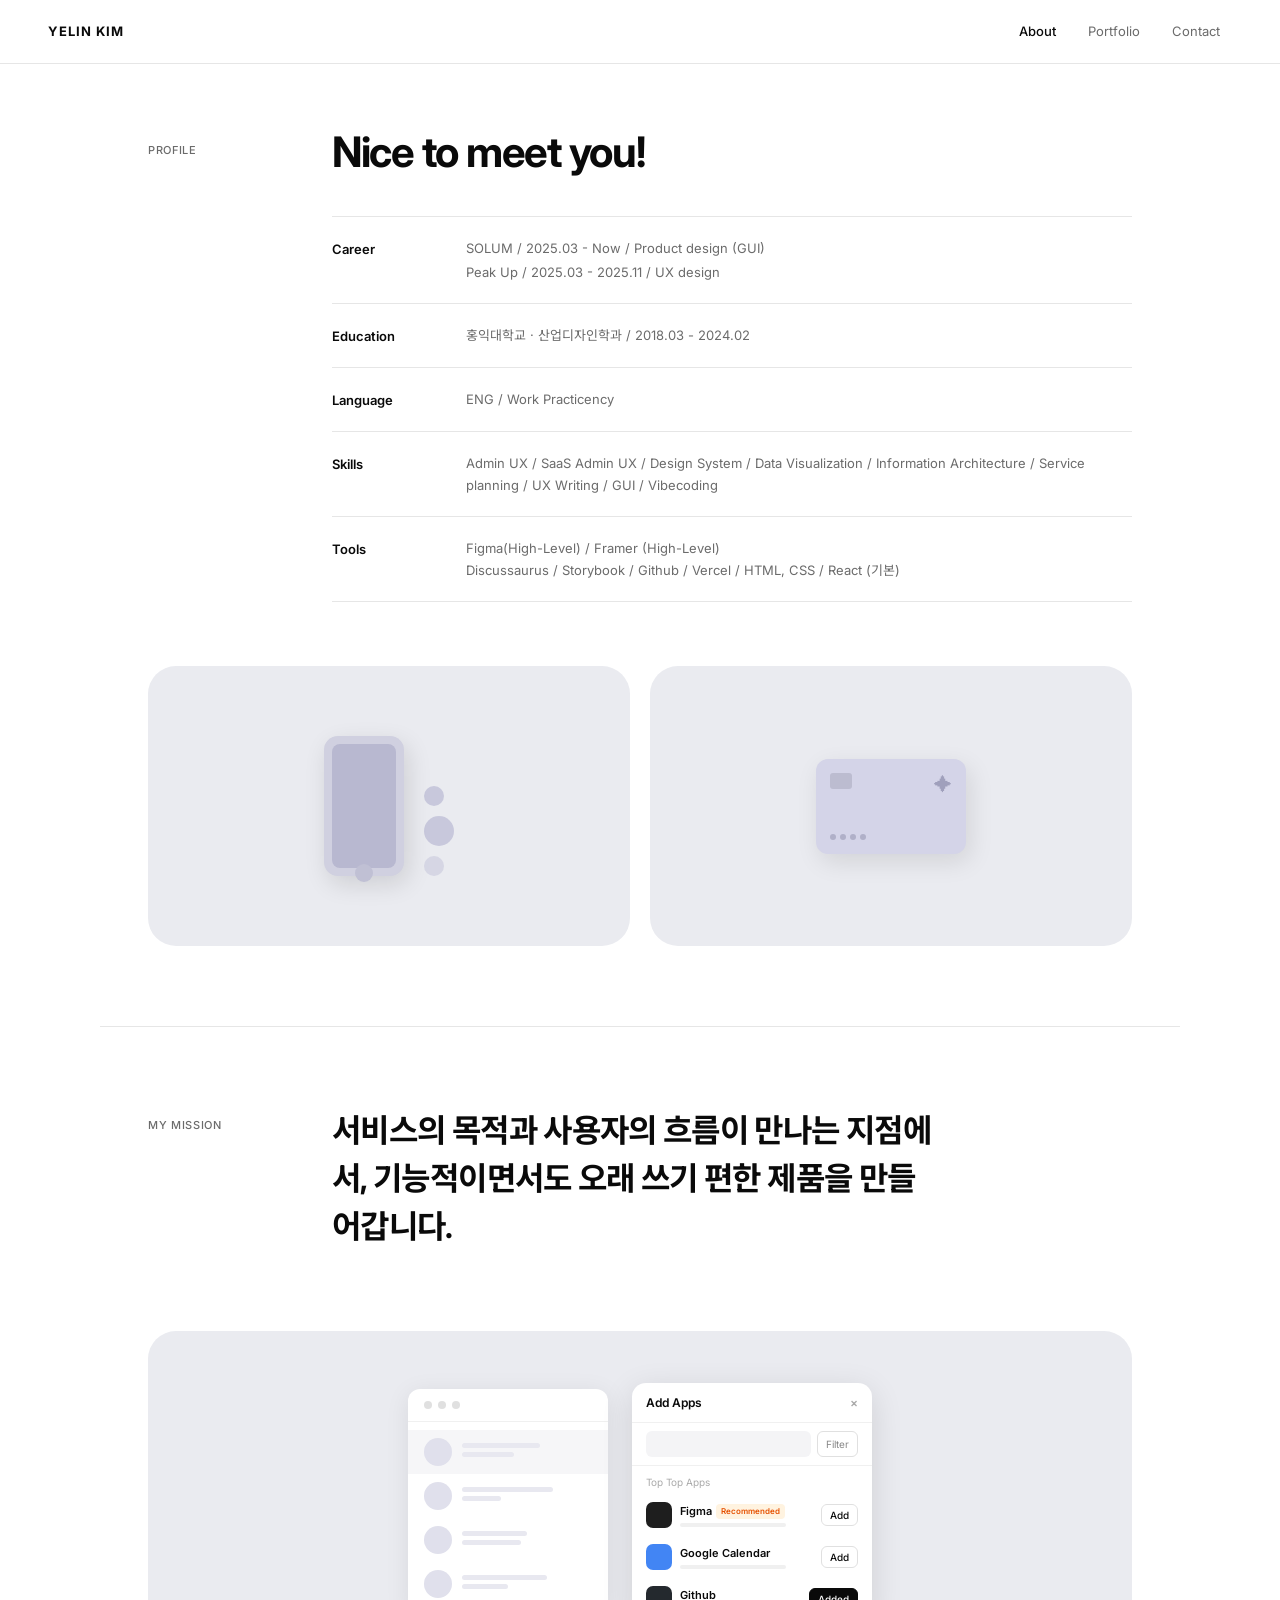
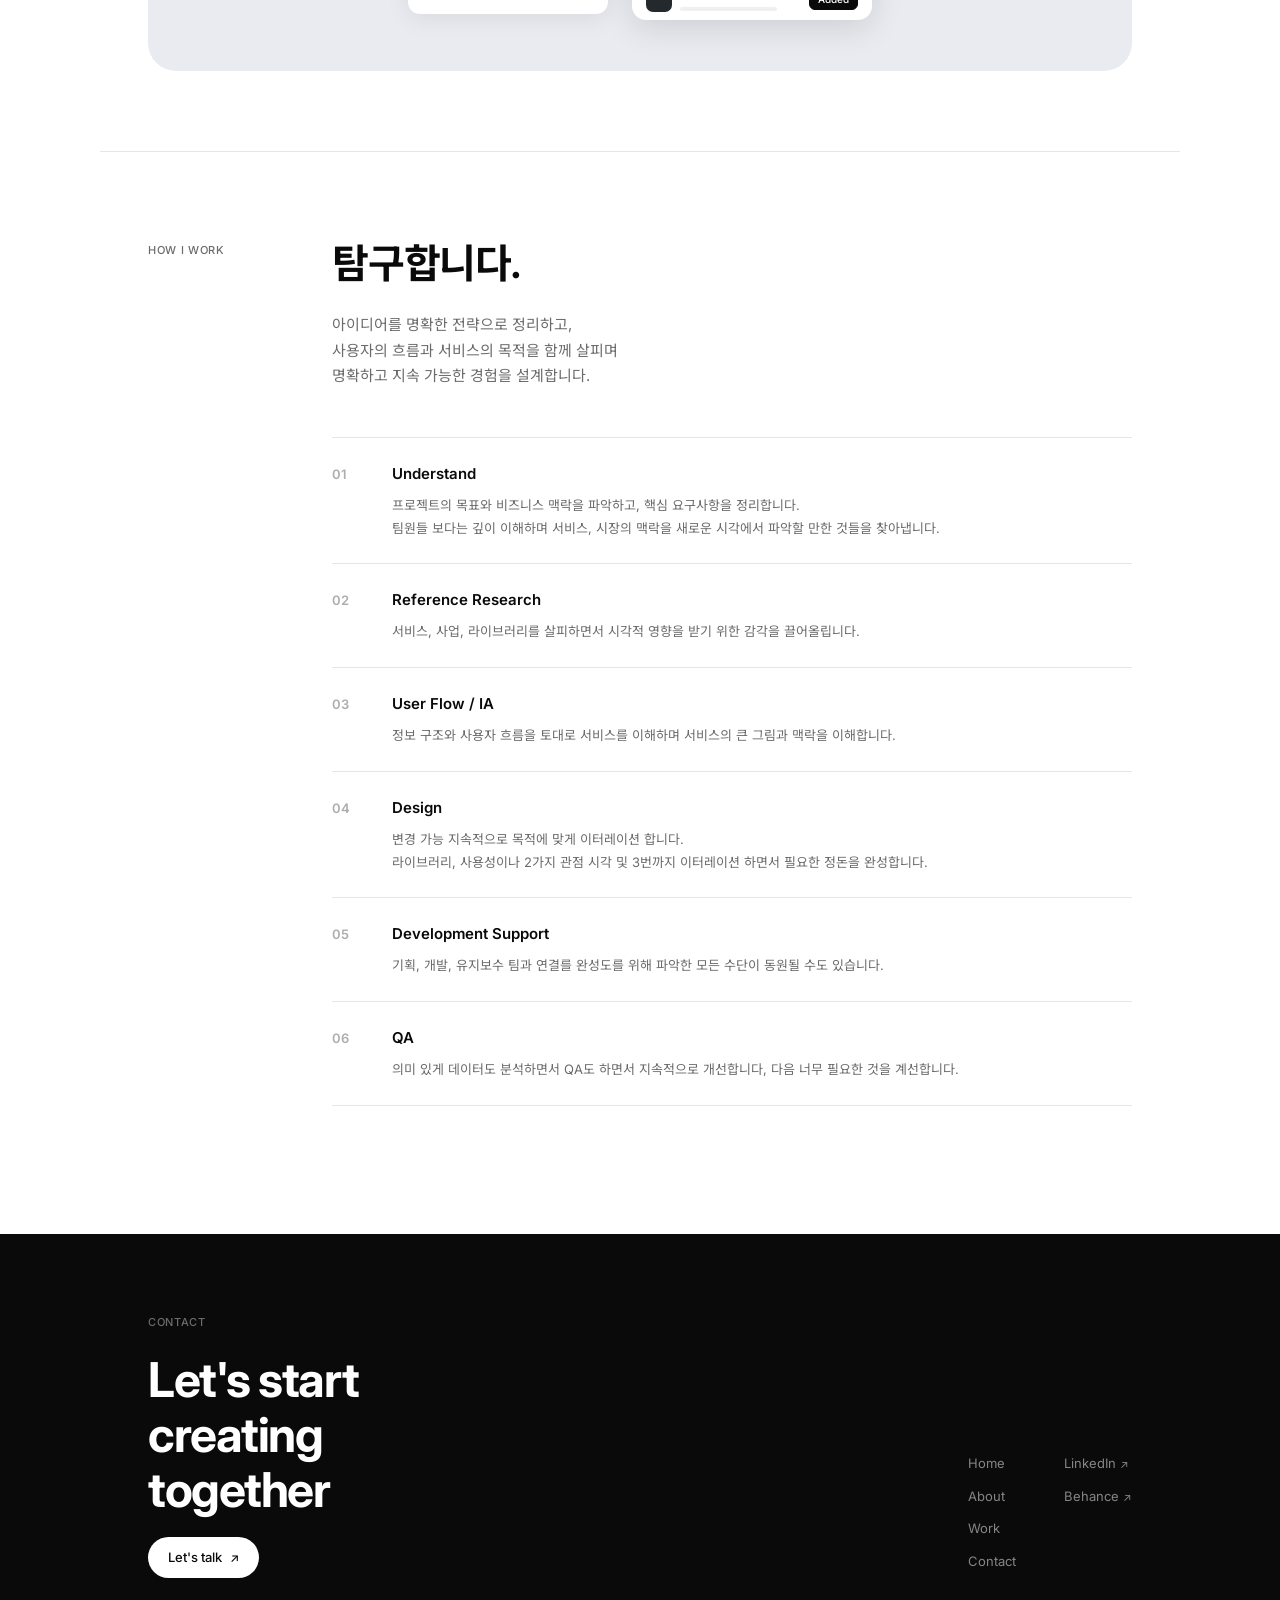
==== commit 96f46e20: "update nav label, footer order, button hug width" ====
--- a/about.html
+++ b/about.html
@@ -15,7 +15,7 @@
   <header class="header">
     <a href="index.html" class="logo">YELIN KIM</a>
     <nav class="nav">
-      <a href="about.html" class="nav-link active">Profile</a>
+      <a href="about.html" class="nav-link active">About</a>
       <a href="index.html" class="nav-link">Portfolio</a>
       <a href="#contact"   class="nav-link">Contact</a>
     </nav>
@@ -257,13 +257,13 @@
       <div class="footer-left">
         <p class="footer-eyebrow">Contact</p>
         <h2 class="footer-headline">Let's start<br>creating<br>together</h2>
-        <a href="mailto:hello@yelinkim.com" class="pill-btn pill-btn--light">Let's talk <span class="arrow">↗</span></a>
+        <a href="mailto:hello@yelinkim.com" class="pill-btn pill-btn--light" style="align-self:flex-start;">Let's talk <span class="arrow">↗</span></a>
       </div>
       <nav class="footer-nav">
         <div class="footer-nav-col">
           <a href="index.html">Home</a>
+          <a href="about.html">About</a>
           <a href="index.html">Work</a>
-          <a href="about.html">About</a>
           <a href="#contact">Contact</a>
         </div>
         <div class="footer-nav-col">
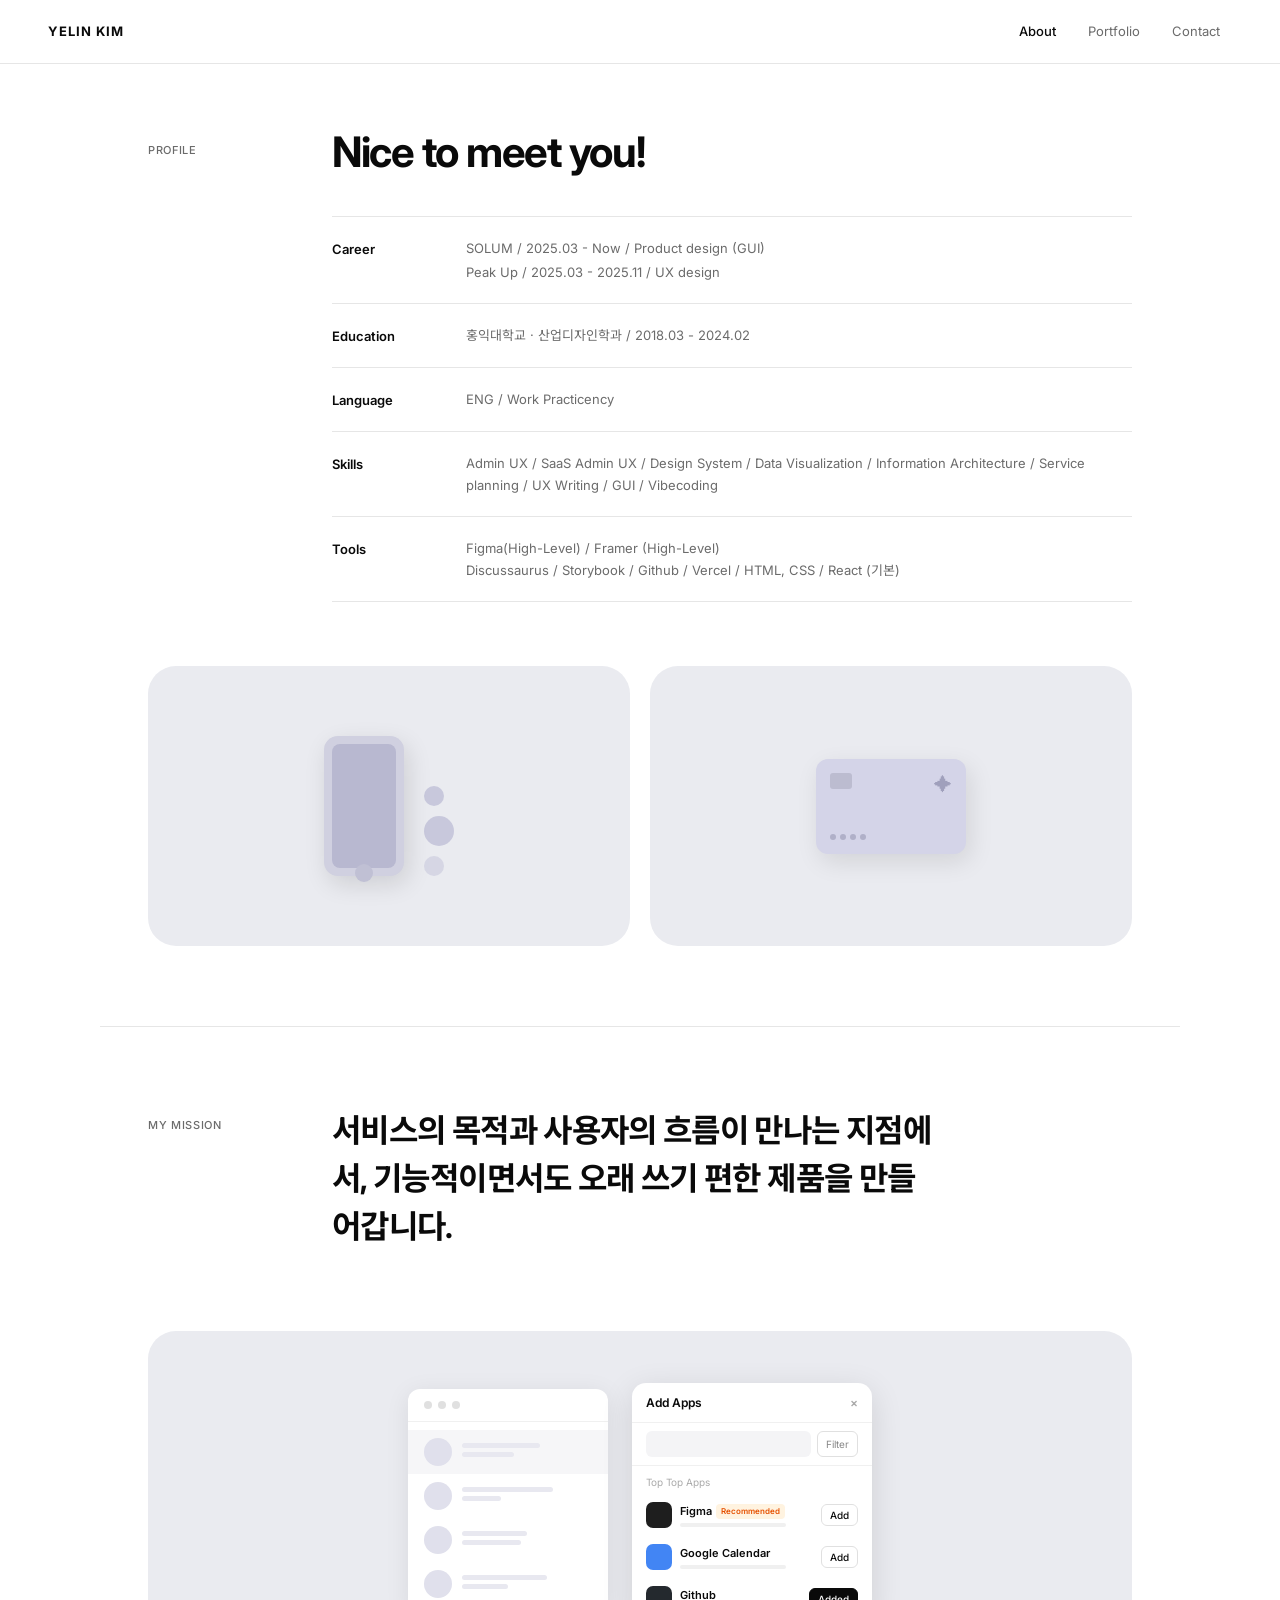
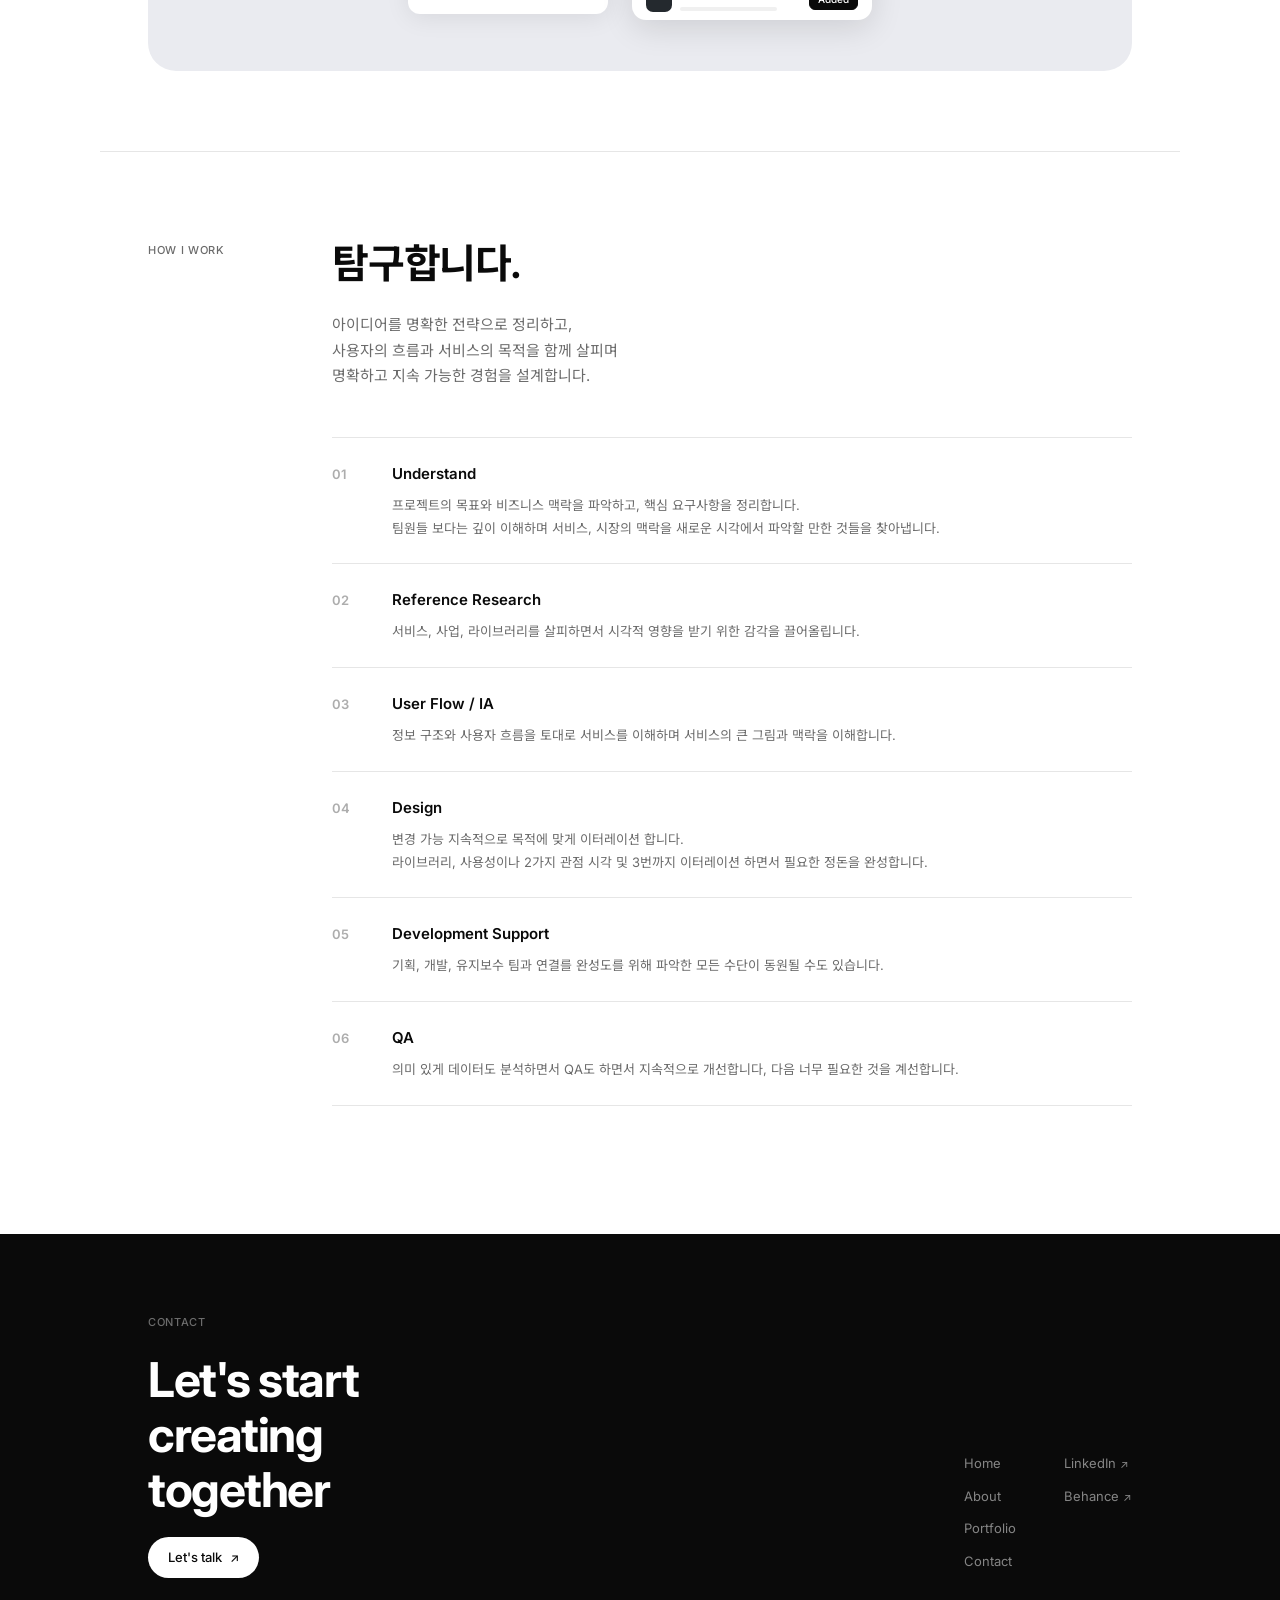
==== commit 0c8bdf96: "footer Work→Portfolio, card font sizes 12/16" ====
--- a/about.html
+++ b/about.html
@@ -263,7 +263,7 @@
         <div class="footer-nav-col">
           <a href="index.html">Home</a>
           <a href="about.html">About</a>
-          <a href="index.html">Work</a>
+          <a href="index.html">Portfolio</a>
           <a href="#contact">Contact</a>
         </div>
         <div class="footer-nav-col">
--- a/styles.css
+++ b/styles.css
@@ -199,14 +199,14 @@
   display: flex;
   flex-direction: column;
   gap: 2px;
-  padding: 16px 4px 4px;
+  padding: 24px 24px 24px;
 }
 .card-client {
-  font-size: var(--text-xs);
+  font-size: 12px;
   color: var(--c-secondary);
 }
 .card-title {
-  font-size: var(--text-md);
+  font-size: 16px;
   font-weight: 600;
   letter-spacing: -0.02em;
 }
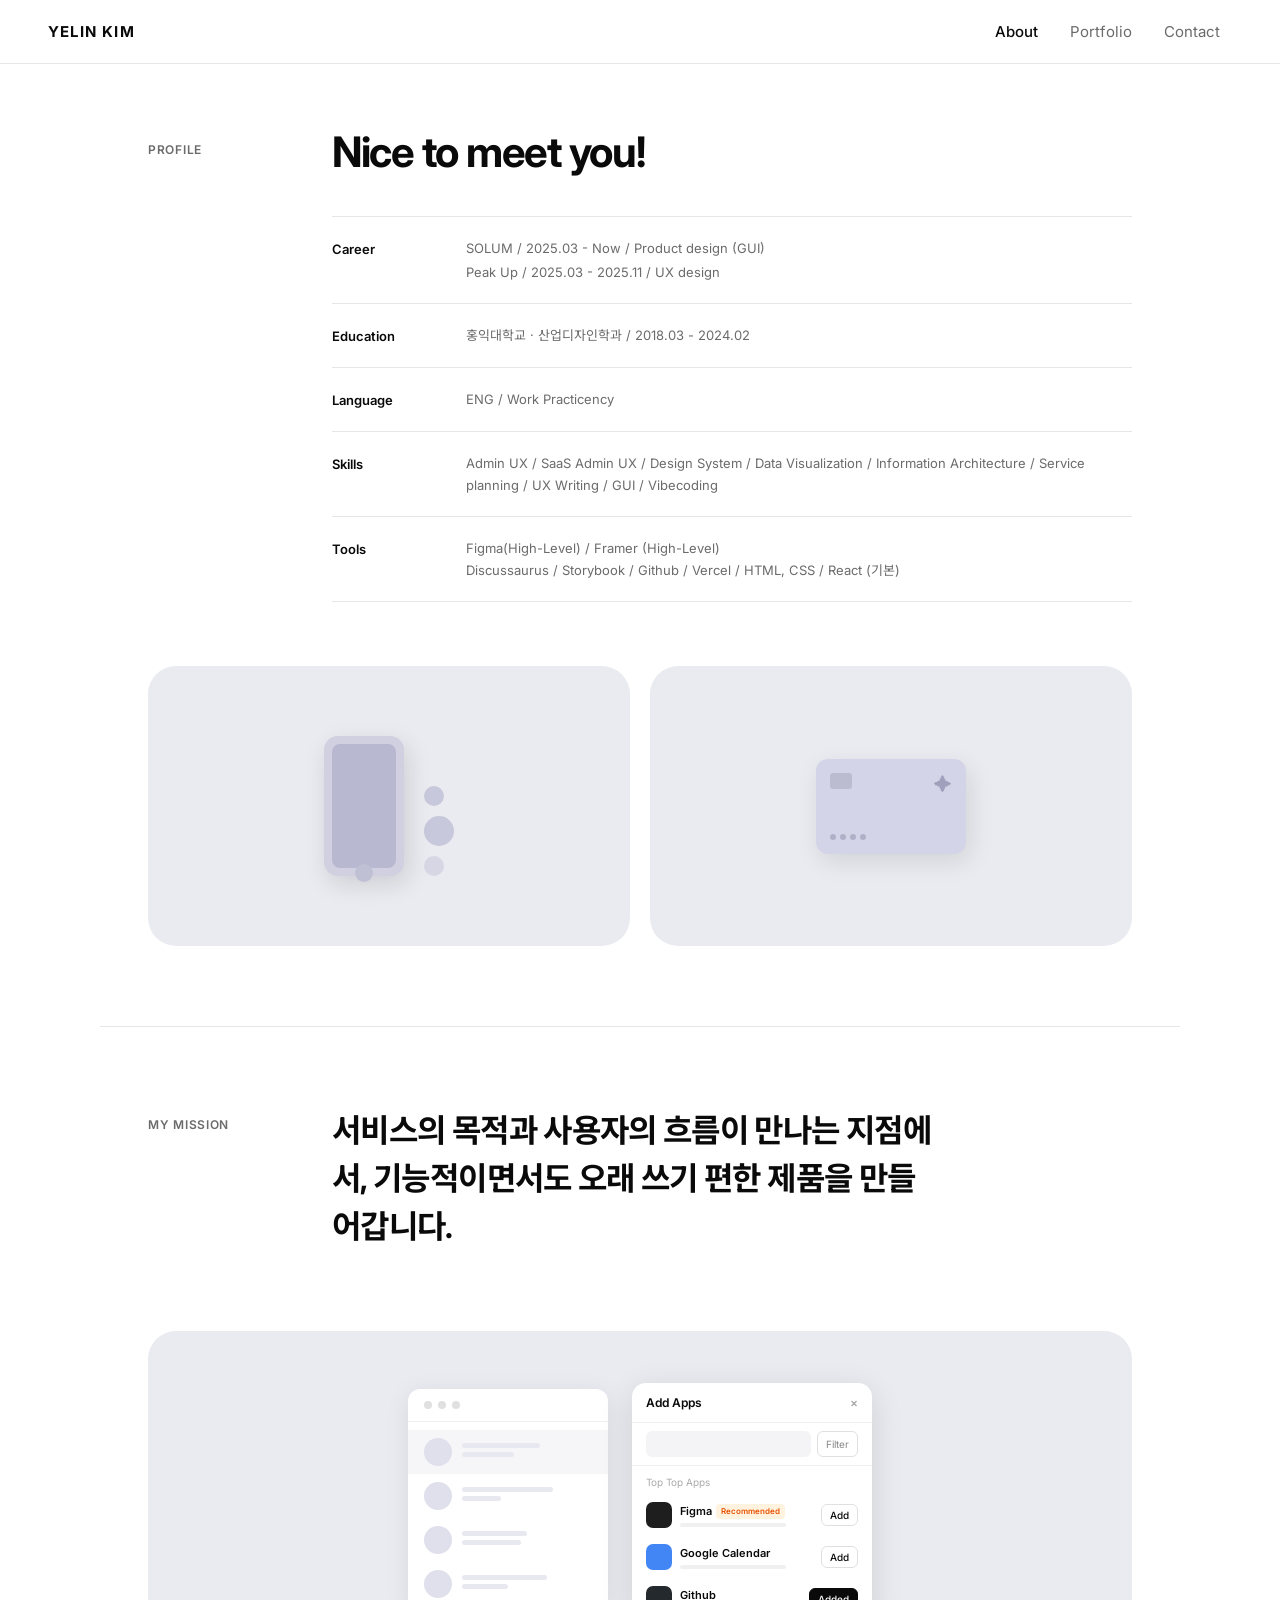
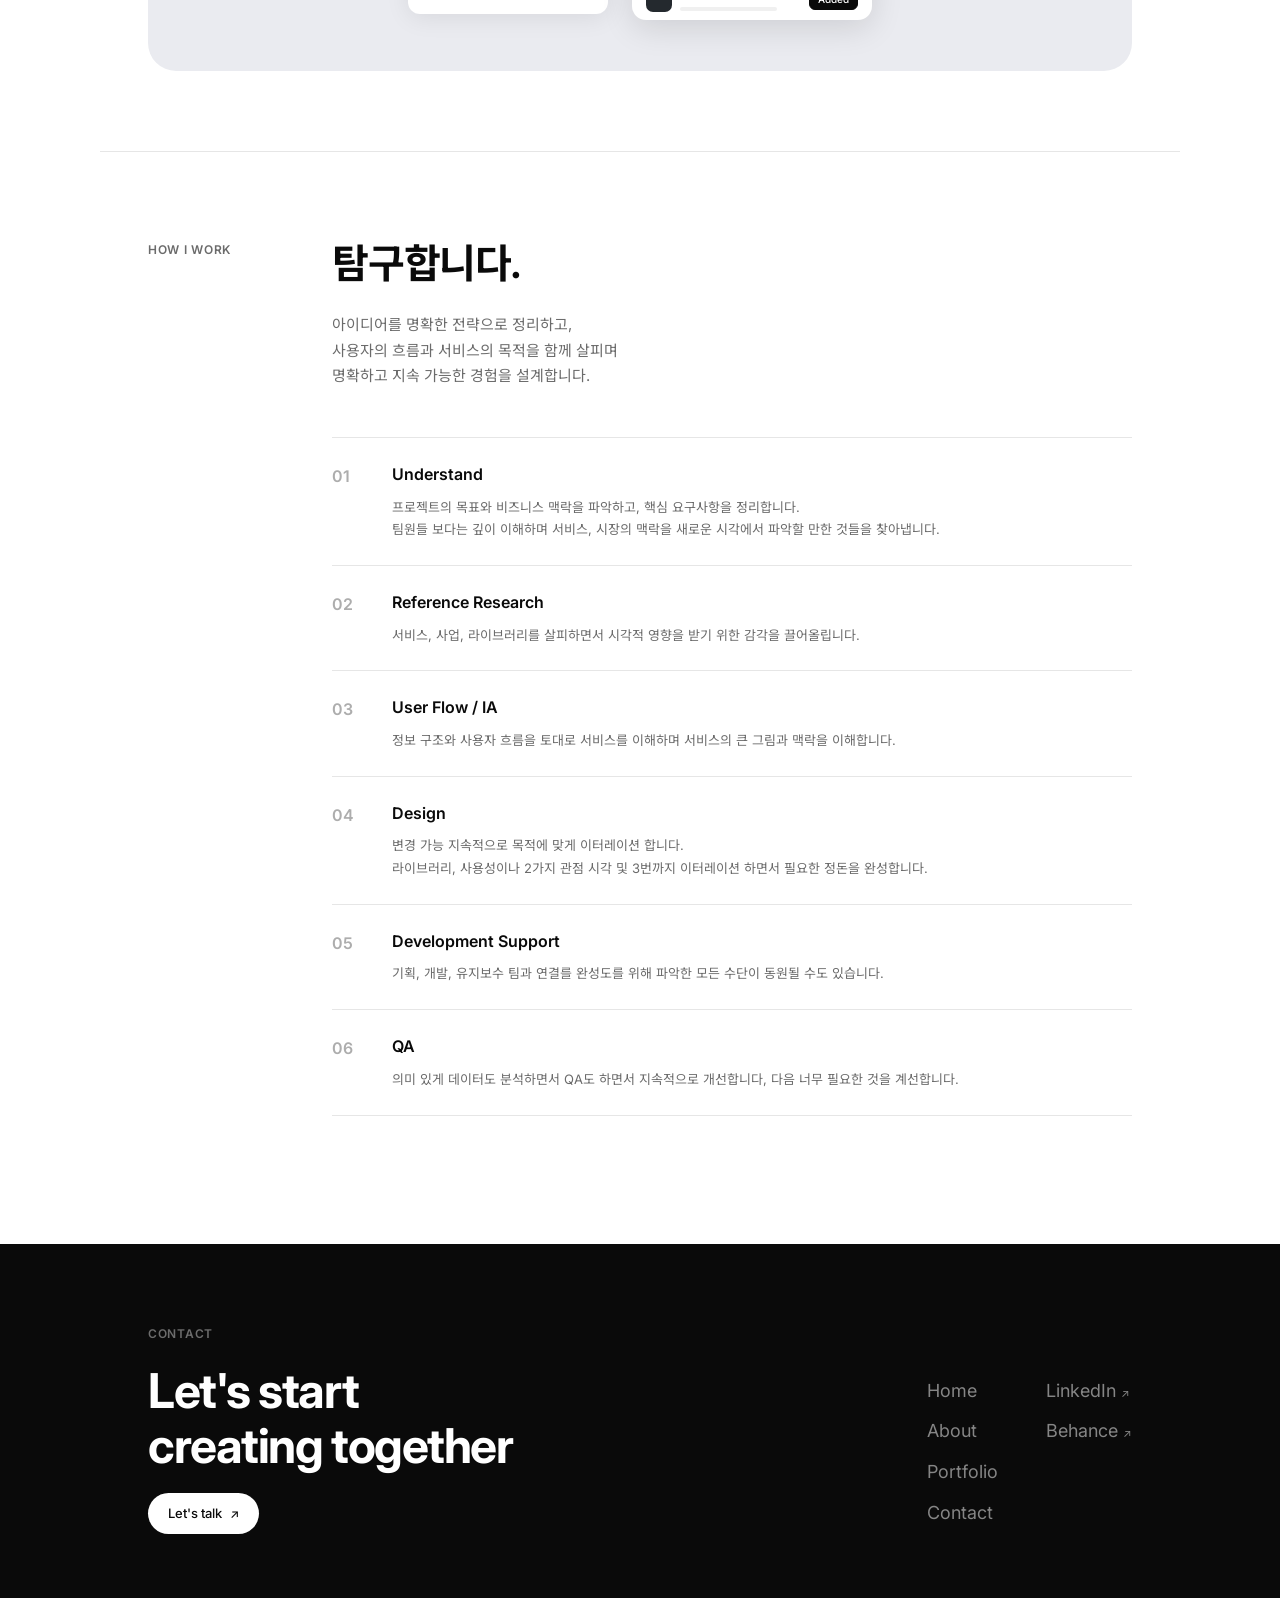
==== commit d5c2426e: "footer headline: creating together on same line" ====
--- a/about.html
+++ b/about.html
@@ -256,7 +256,7 @@
     <div class="footer-inner">
       <div class="footer-left">
         <p class="footer-eyebrow">Contact</p>
-        <h2 class="footer-headline">Let's start<br>creating<br>together</h2>
+        <h2 class="footer-headline">Let's start<br>creating together</h2>
         <a href="mailto:hello@yelinkim.com" class="pill-btn pill-btn--light" style="align-self:flex-start;">Let's talk <span class="arrow">↗</span></a>
       </div>
       <nav class="footer-nav">
--- a/styles.css
+++ b/styles.css
@@ -91,14 +91,14 @@
   border-bottom: 1px solid var(--c-border);
 }
 .logo {
-  font-size: var(--text-sm);
+  font-size: 15px;
   font-weight: 700;
   letter-spacing: 0.08em;
   color: var(--c-fg);
 }
 .nav { display: flex; align-items: center; gap: var(--sp-2); }
 .nav-link {
-  font-size: var(--text-sm);
+  font-size: 15px;
   font-weight: 400;
   color: var(--c-secondary);
   padding: 6px 12px;
@@ -128,8 +128,8 @@
 
 /* ── EYEBROW / LABEL ─────────────────────────── */
 .eyebrow, .sidebar-label, .footer-eyebrow {
-  font-size: var(--text-xs);
-  font-weight: 500;
+  font-size: 12px;
+  font-weight: 600;
   letter-spacing: 0.06em;
   color: var(--c-secondary);
   text-transform: uppercase;
@@ -146,7 +146,8 @@
   padding: calc(var(--header-h) + 80px) var(--gutter) 80px;
 }
 .hero-eyebrow {
-  font-size: var(--text-xs);
+  font-size: 12px;
+  font-weight: 600;
   color: var(--c-secondary);
   letter-spacing: 0.06em;
   margin-bottom: var(--sp-5);
@@ -202,11 +203,11 @@
   padding: 24px 24px 24px;
 }
 .card-client {
-  font-size: 12px;
+  font-size: 14px;
   color: var(--c-secondary);
 }
 .card-title {
-  font-size: 16px;
+  font-size: 18px;
   font-weight: 600;
   letter-spacing: -0.02em;
 }
@@ -492,9 +493,9 @@
   max-width: var(--max-w);
   margin: 0 auto;
   padding: var(--sp-32) var(--gutter);
-  display: grid;
-  grid-template-columns: 220px 1fr;
-  gap: var(--sp-16);
+  display: flex;
+  flex-direction: column;
+  gap: var(--sp-8);
   border-top: 1px solid var(--c-border);
 }
 .accordion-header { }
@@ -504,9 +505,10 @@
   letter-spacing: -0.03em;
   line-height: 1.2;
   margin: var(--sp-4) 0 var(--sp-3);
+  white-space: nowrap;
 }
 .accordion-sub {
-  font-size: var(--text-sm);
+  font-size: 14px;
   color: var(--c-secondary);
   line-height: 1.7;
 }
@@ -521,7 +523,7 @@
   align-items: center;
   justify-content: space-between;
   padding: 22px 0;
-  font-size: var(--text-md);
+  font-size: 16px;
   font-weight: 400;
   color: var(--c-fg);
   text-align: left;
@@ -537,7 +539,7 @@
 }
 .accordion-item.open .acc-icon { transform: rotate(180deg); }
 .accordion-body {
-  font-size: var(--text-sm);
+  font-size: 14px;
   color: var(--c-secondary);
   line-height: 1.8;
   max-height: 0;
@@ -846,13 +848,13 @@
 }
 .process-item:first-child { border-top: 1px solid var(--c-border); }
 .process-num {
-  font-size: var(--text-sm);
+  font-size: 16px;
   font-weight: 600;
   color: var(--c-tertiary);
   padding-top: 2px;
 }
 .process-name {
-  font-size: var(--text-md);
+  font-size: 16px;
   font-weight: 600;
   margin-bottom: var(--sp-2);
 }
@@ -902,7 +904,7 @@
   gap: var(--sp-3);
 }
 .footer-nav-col a {
-  font-size: var(--text-sm);
+  font-size: 18px;
   color: rgba(255,255,255,.5);
   transition: color .2s;
 }
@@ -980,18 +982,15 @@
   margin-bottom: 0;
 }
 .dp-eyebrow {
-  font-size: var(--text-xs);
-  color: var(--c-secondary);
-  letter-spacing: 0.06em;
-  text-transform: uppercase;
-  margin-bottom: var(--sp-5);
+  display: none;
 }
 .dp-title {
-  font-size: clamp(28px, 4vw, 52px);
+  font-size: clamp(28px, 4vw, 48px);
   font-weight: 700;
   letter-spacing: -0.04em;
   line-height: 1.1;
   margin-bottom: var(--sp-6);
+  white-space: nowrap;
 }
 .dp-summary {
   font-size: var(--text-md);
@@ -1076,7 +1075,7 @@
   padding-top: 4px;
 }
 .dp-section-label {
-  font-size: var(--text-xs);
+  font-size: 12px;
   font-weight: 600;
   letter-spacing: 0.06em;
   text-transform: uppercase;
@@ -1296,6 +1295,106 @@
   line-height: 1.7;
 }
 
+/* ── Before & After ── */
+.dp-ba-grid {
+  display: grid;
+  grid-template-columns: 1fr 1fr;
+  gap: 16px;
+}
+.dp-ba-card {
+  border-radius: var(--r-md);
+  padding: 24px;
+  display: flex;
+  flex-direction: column;
+  gap: 16px;
+}
+.dp-ba-card--before {
+  background: var(--c-surface);
+  border: 1px solid var(--c-border);
+}
+.dp-ba-card--after {
+  background: #f0f0ff;
+  border: 1px solid #d4d0f8;
+}
+.dp-ba-label {
+  font-size: var(--text-xs);
+  font-weight: 600;
+  letter-spacing: 0.06em;
+  text-transform: uppercase;
+  color: var(--c-secondary);
+}
+.dp-ba-card--after .dp-ba-label {
+  color: var(--c-accent);
+}
+.dp-ba-list {
+  display: flex;
+  flex-direction: column;
+  gap: 10px;
+}
+.dp-ba-list li {
+  font-size: var(--text-sm);
+  color: var(--c-secondary);
+  line-height: 1.7;
+  padding-left: 16px;
+  position: relative;
+}
+.dp-ba-list li::before {
+  content: '·';
+  position: absolute;
+  left: 0;
+  color: var(--c-tertiary);
+  font-weight: 700;
+}
+.dp-ba-card--after .dp-ba-list li {
+  color: var(--c-fg);
+}
+.dp-ba-card--after .dp-ba-list li::before {
+  color: var(--c-accent);
+  content: '✓';
+  font-size: 11px;
+  top: 2px;
+}
+
+/* ── Tags ── */
+.dp-tags {
+  display: flex;
+  flex-wrap: wrap;
+  gap: 8px;
+  margin-top: var(--sp-6);
+}
+.dp-tag {
+  display: inline-block;
+  padding: 6px 14px;
+  border-radius: 100px;
+  font-size: var(--text-xs);
+  font-weight: 500;
+  color: var(--c-secondary);
+  background: var(--c-surface);
+  border: 1px solid var(--c-border);
+  letter-spacing: 0.01em;
+}
+
+/* ── Detail page CTA ── */
+.dp-cta {
+  max-width: var(--max-w);
+  margin: 0 auto;
+  padding: var(--sp-16) var(--gutter) var(--sp-20);
+  display: flex;
+  gap: 12px;
+  flex-wrap: wrap;
+}
+
+/* ── Accent pill variant ── */
+.pill-btn--accent {
+  background: var(--c-accent);
+  color: #fff;
+  border-color: var(--c-accent);
+}
+.pill-btn--accent:hover {
+  background: #6a5ce0;
+  border-color: #6a5ce0;
+}
+
 /* ── Responsive ── */
 @media (max-width: 900px) {
   .dp-meta-grid { grid-template-columns: repeat(2, 1fr); }
@@ -1315,4 +1414,5 @@
   .dp-metrics-grid { grid-template-columns: 1fr 1fr; }
   .dp-table-label { width: 120px; font-size: 12px; }
   .dp-table-value { font-size: 12px; }
-}
+  .dp-ba-grid { grid-template-columns: 1fr; }
+}
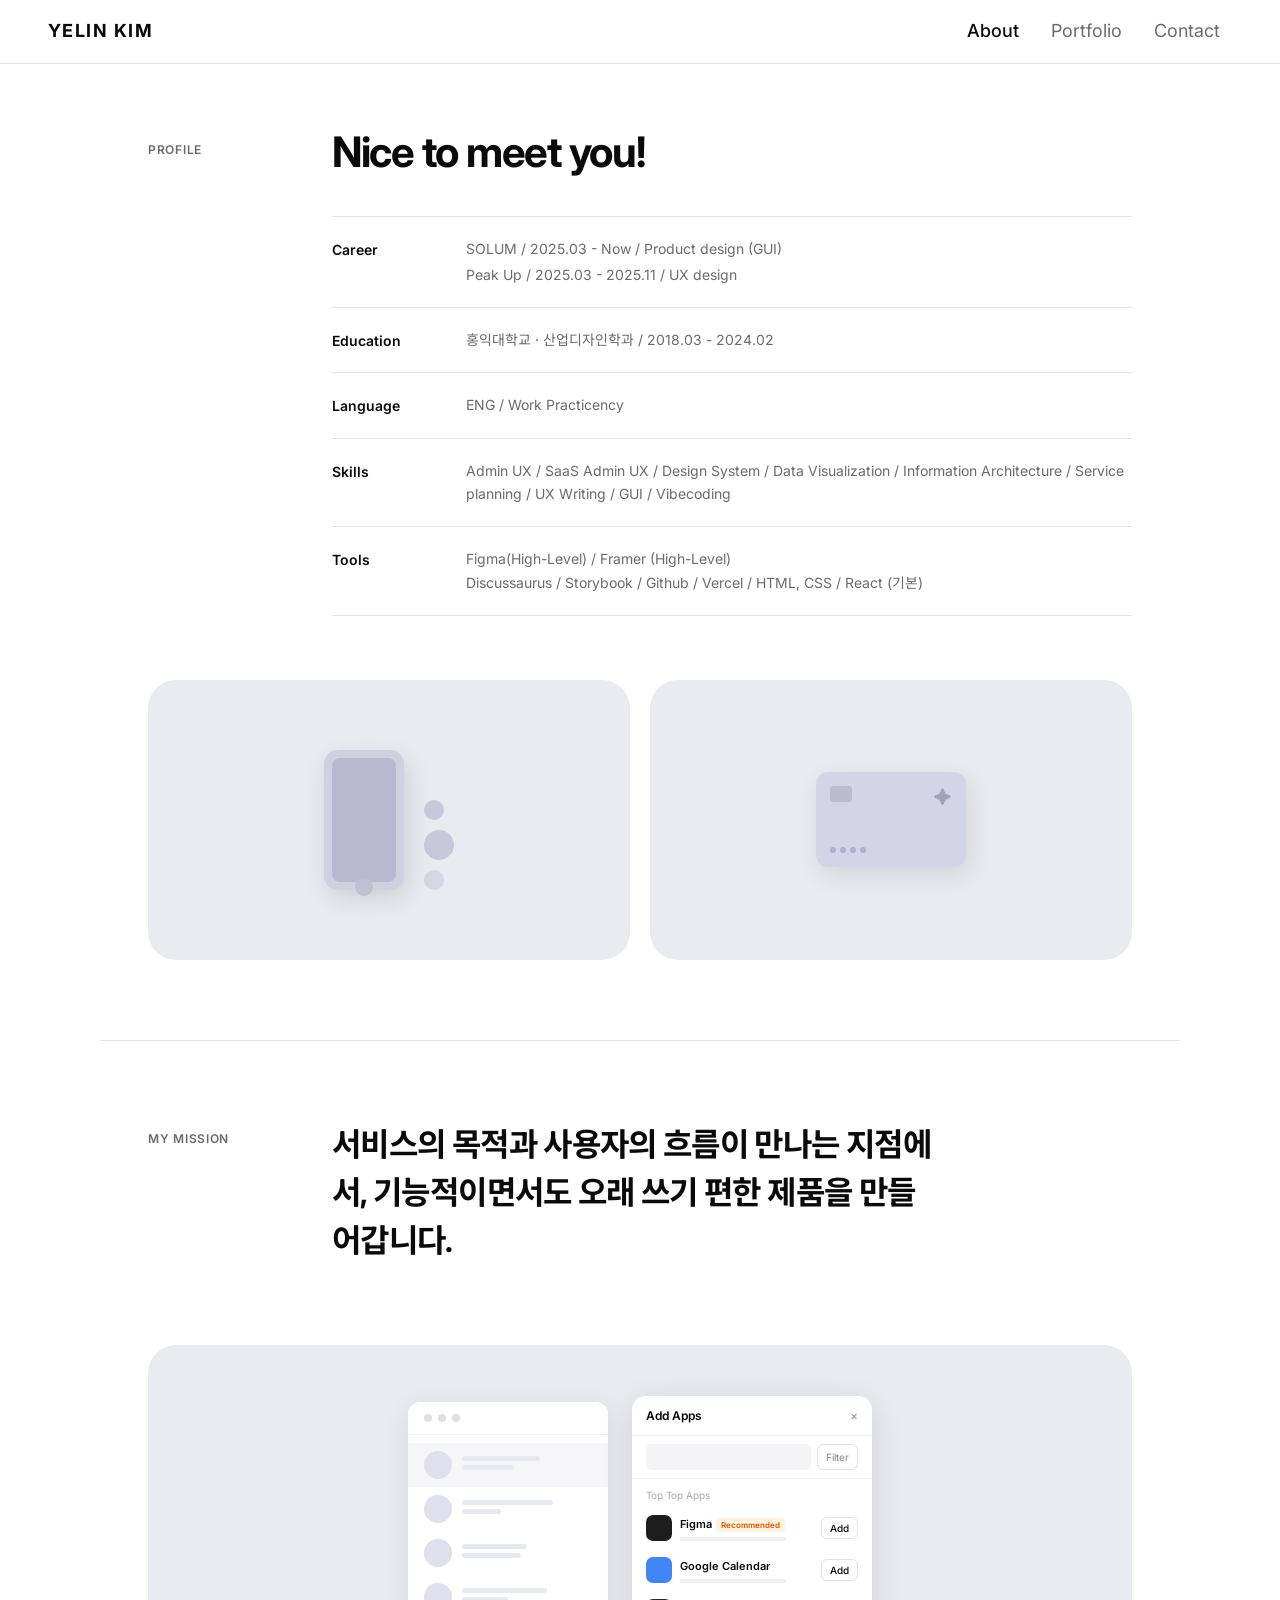
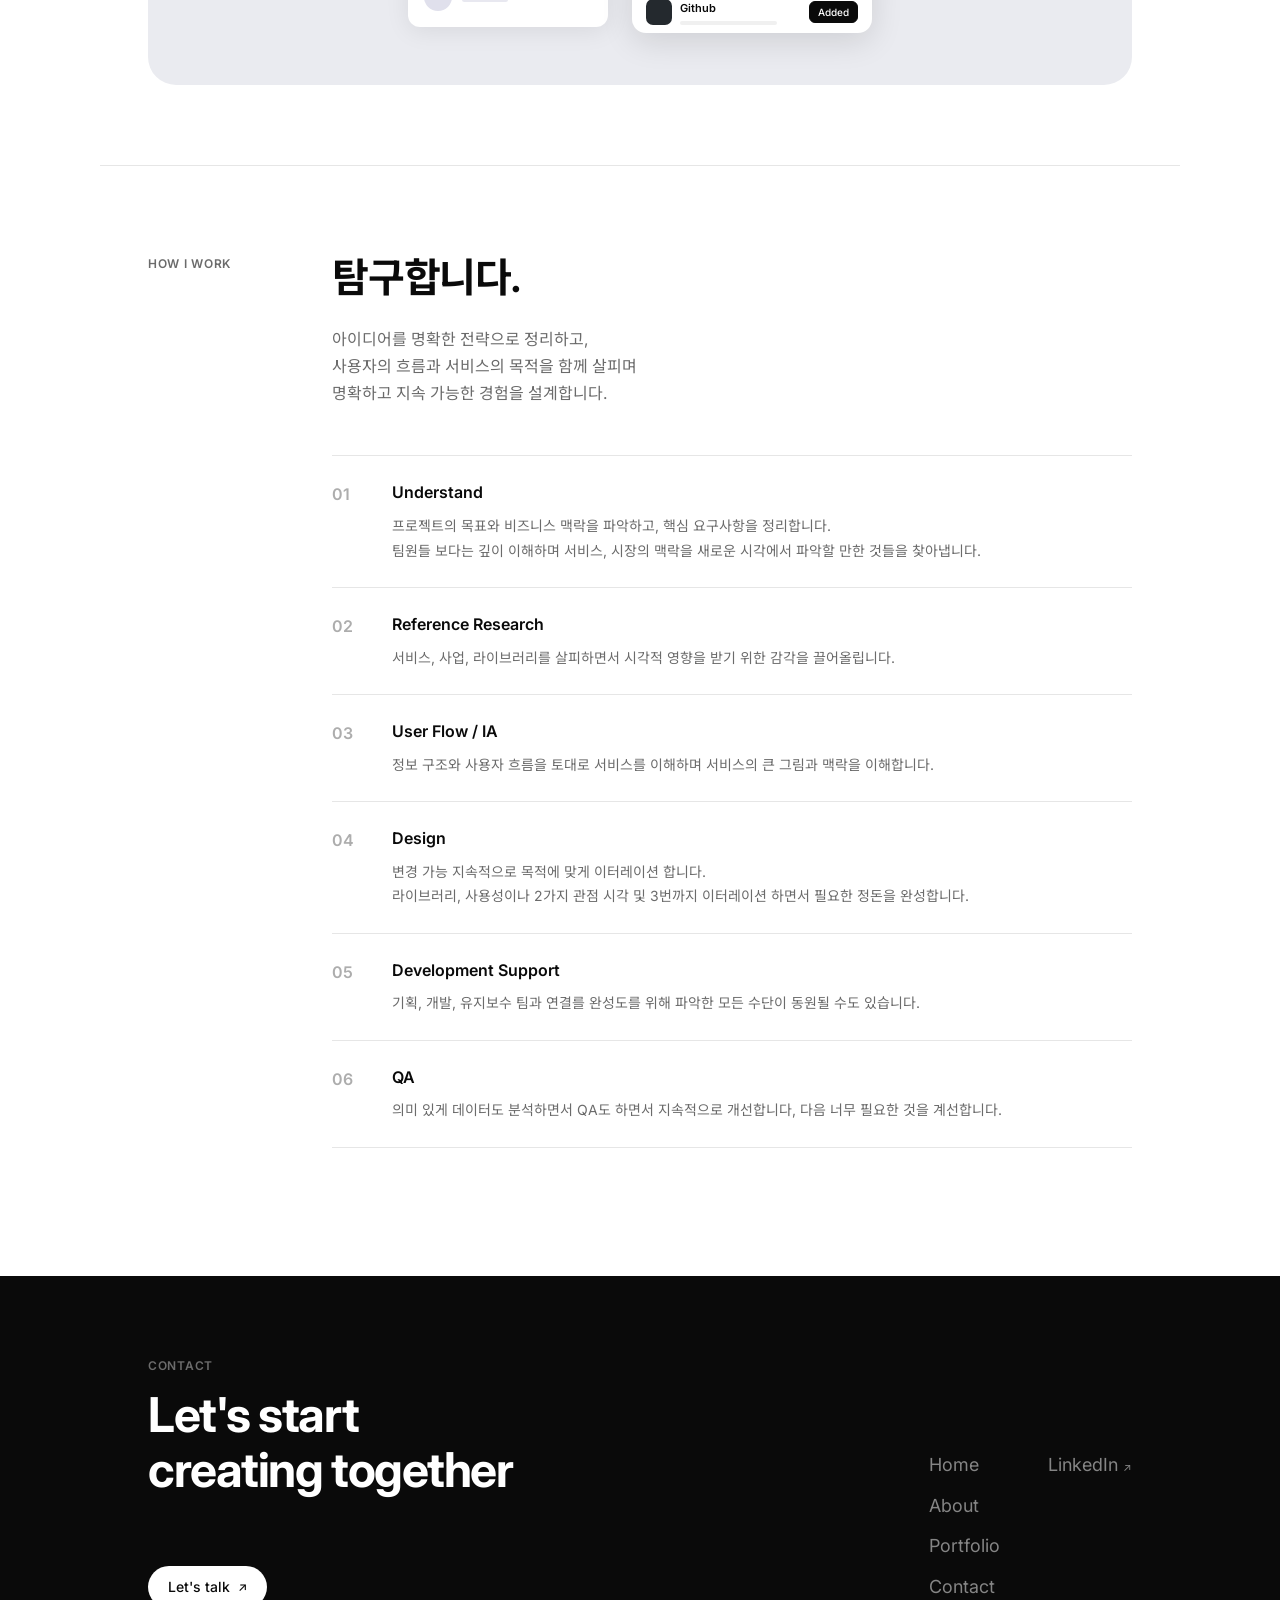
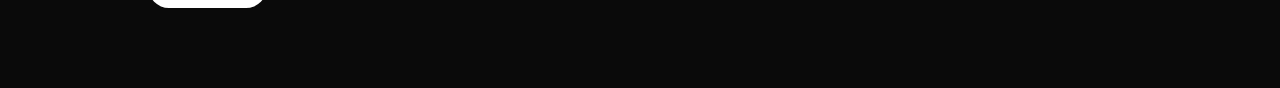
==== commit d5239ea0: "Remove Behance link, add LinkedIn URL to all pages" ====
--- a/about.html
+++ b/about.html
@@ -267,8 +267,7 @@
           <a href="#contact">Contact</a>
         </div>
         <div class="footer-nav-col">
-          <a href="#" target="_blank">LinkedIn <span class="arrow">↗</span></a>
-          <a href="#" target="_blank">Behance <span class="arrow">↗</span></a>
+          <a href="https://www.linkedin.com/in/yelin-kim-73782921b?utm_source=share_via&utm_content=profile&utm_medium=member_ios" target="_blank">LinkedIn <span class="arrow">↗</span></a>
         </div>
       </nav>
     </div>
--- a/styles.css
+++ b/styles.css
@@ -20,15 +20,15 @@
   --f-sans: 'Inter', 'Noto Sans KR', -apple-system, sans-serif;
 
   /* Scale */
-  --text-xs:   11px;
-  --text-sm:   13px;
+  --text-xs:   12px;
+  --text-sm:   14px;
   --text-base: 14px;
-  --text-md:   15px;
+  --text-md:   16px;
   --text-lg:   18px;
   --text-xl:   24px;
-  --text-2xl:  32px;
+  --text-2xl:  28px;
   --text-3xl:  44px;
-  --text-4xl:  56px;
+  --text-4xl:  48px;
 
   /* Space */
   --sp-1:  4px;
@@ -91,14 +91,14 @@
   border-bottom: 1px solid var(--c-border);
 }
 .logo {
-  font-size: 15px;
+  font-size: 18px;
   font-weight: 700;
   letter-spacing: 0.08em;
   color: var(--c-fg);
 }
 .nav { display: flex; align-items: center; gap: var(--sp-2); }
 .nav-link {
-  font-size: 15px;
+  font-size: 18px;
   font-weight: 400;
   color: var(--c-secondary);
   padding: 6px 12px;
@@ -211,6 +211,21 @@
   font-weight: 600;
   letter-spacing: -0.02em;
 }
+.card-labels {
+  display: flex;
+  flex-wrap: wrap;
+  gap: 6px;
+  margin-top: 8px;
+}
+.card-label {
+  display: inline-block;
+  font-size: 12px;
+  font-weight: 500;
+  color: var(--c-secondary);
+  background: var(--c-surface);
+  border-radius: 100px;
+  padding: 3px 10px;
+}
 
 /* corner arrow icon */
 .card-corner-icon {
@@ -871,7 +886,7 @@
 .footer {
   background: var(--c-footer-bg);
   color: #fff;
-  padding: var(--sp-20) 0 var(--sp-16);
+  padding: 80px 0;
 }
 .footer-inner {
   max-width: var(--max-w);
@@ -884,7 +899,10 @@
 .footer-left {
   display: flex;
   flex-direction: column;
-  gap: var(--sp-5);
+  gap: var(--sp-3);
+}
+.footer-left .pill-btn {
+  margin-top: 56px;
 }
 .footer-eyebrow { color: rgba(255,255,255,.4); }
 .footer-headline {
@@ -968,7 +986,7 @@
   display: inline-flex;
   align-items: center;
   gap: 6px;
-  font-size: var(--text-sm);
+  font-size: 20px;
   color: var(--c-secondary);
   margin-bottom: var(--sp-10);
   transition: color .2s;
@@ -990,7 +1008,6 @@
   letter-spacing: -0.04em;
   line-height: 1.1;
   margin-bottom: var(--sp-6);
-  white-space: nowrap;
 }
 .dp-summary {
   font-size: var(--text-md);
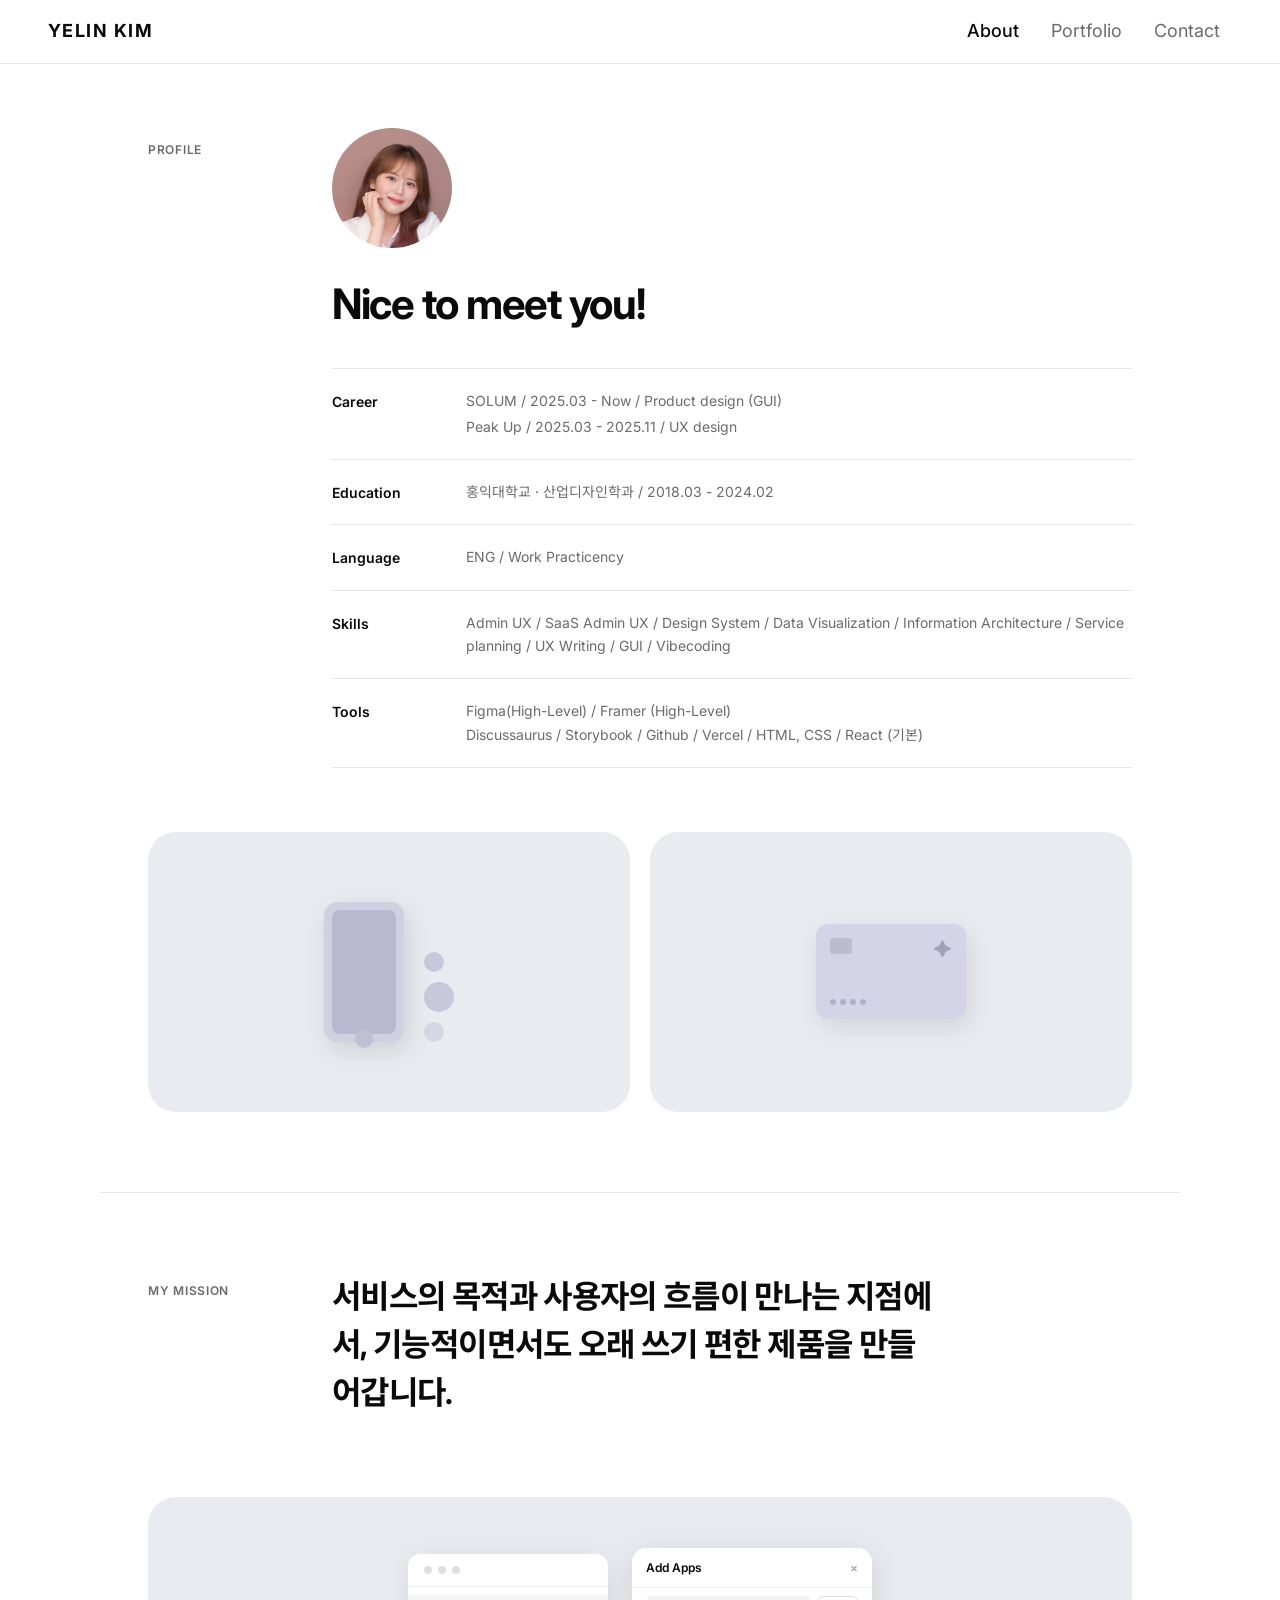
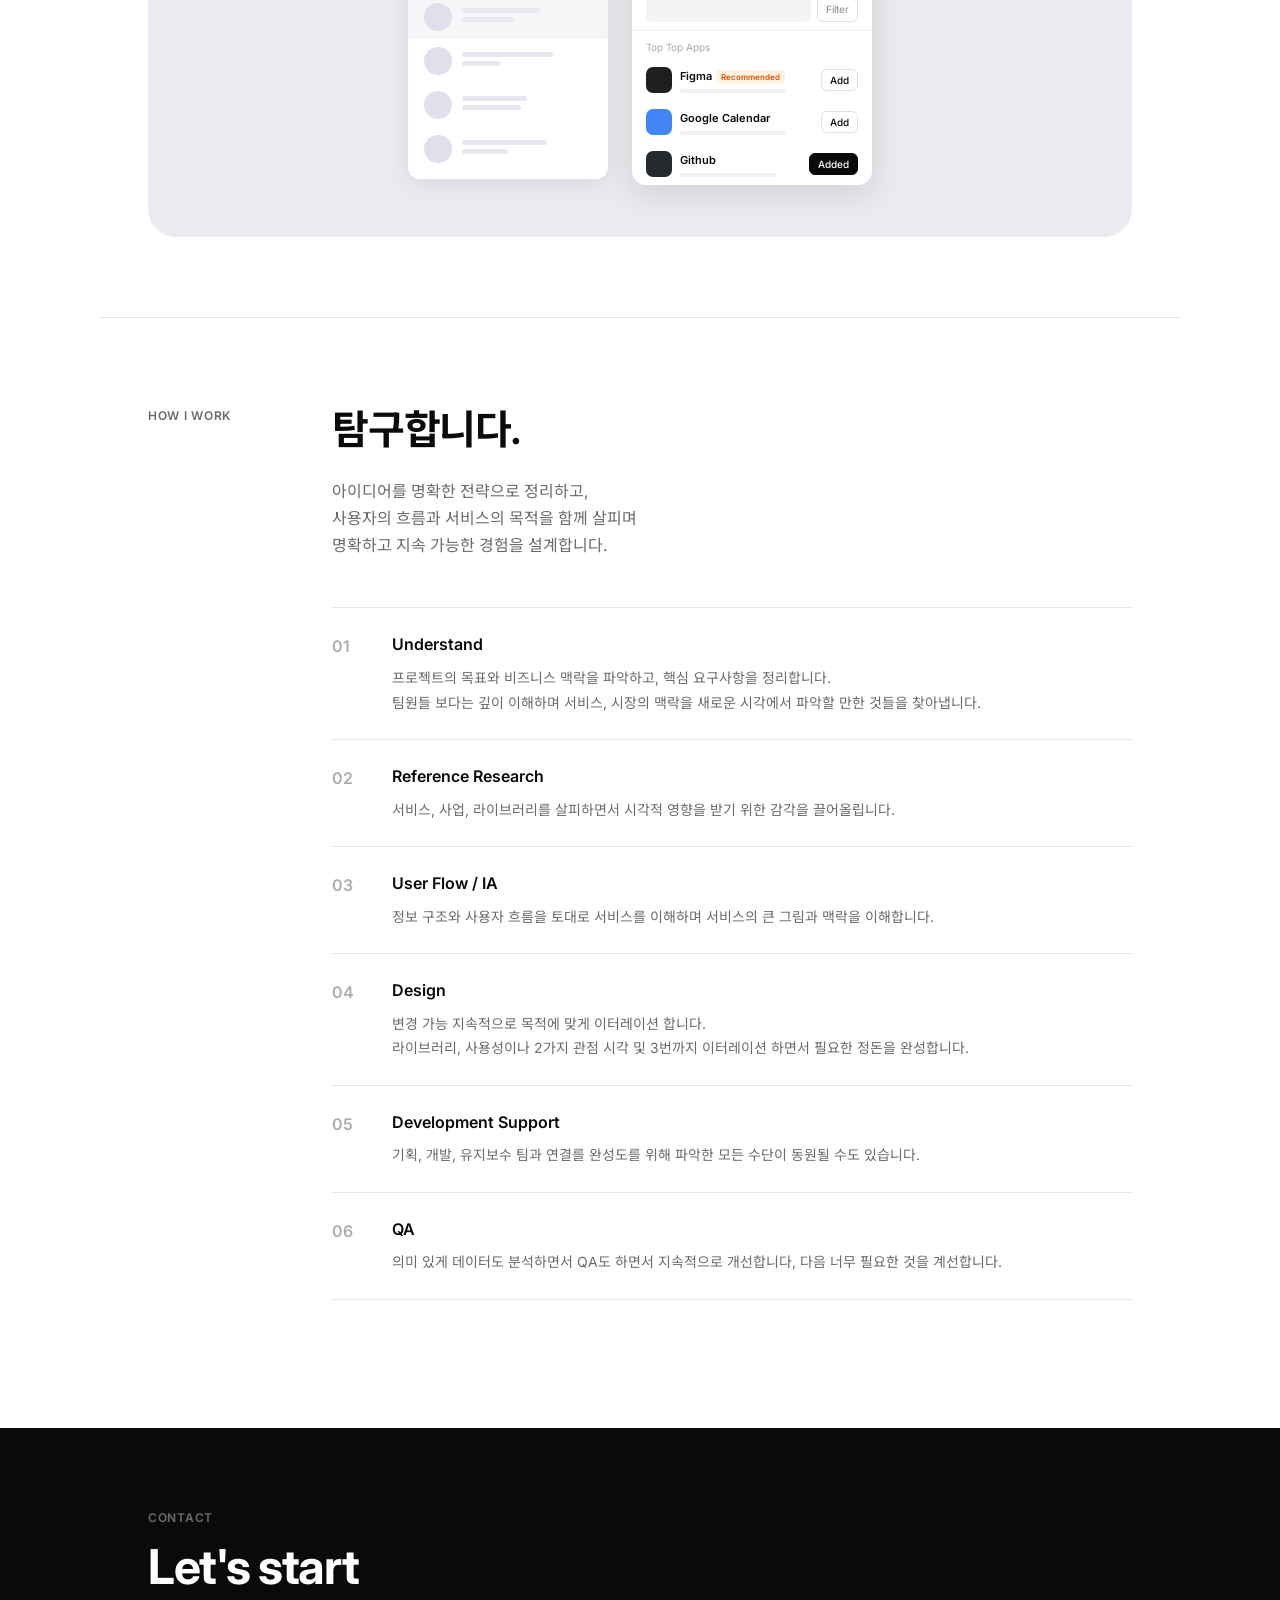
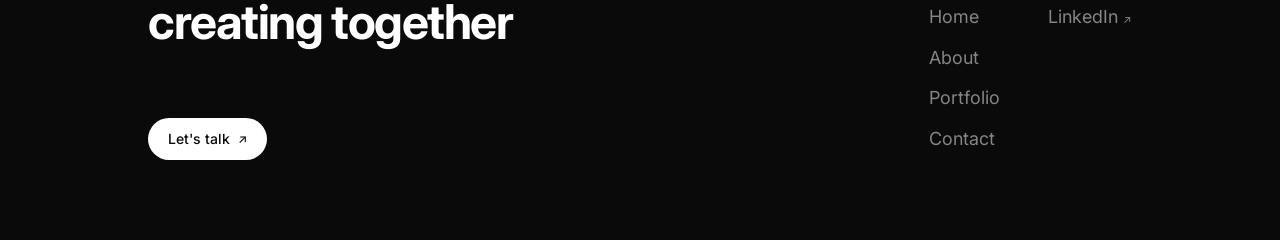
==== commit 3bf3cecc: "Add profile photo to About page" ====
--- a/about.html
+++ b/about.html
@@ -29,6 +29,7 @@
         <span class="sidebar-label">Profile</span>
       </div>
       <div class="profile-intro__content">
+        <img src="profile.jpg" alt="Yelin Kim" class="profile-photo" />
         <h1 class="profile-greeting">Nice to meet you!</h1>
 
         <div class="info-grid">
--- a/styles.css
+++ b/styles.css
@@ -581,6 +581,14 @@
   gap: 0 var(--sp-16);
 }
 .profile-intro__sidebar { padding-top: 10px; }
+.profile-photo {
+  width: 120px;
+  height: 120px;
+  border-radius: 50%;
+  object-fit: cover;
+  object-position: center top;
+  margin-bottom: 32px;
+}
 .profile-greeting {
   font-size: clamp(28px, 3.5vw, 42px);
   font-weight: 700;
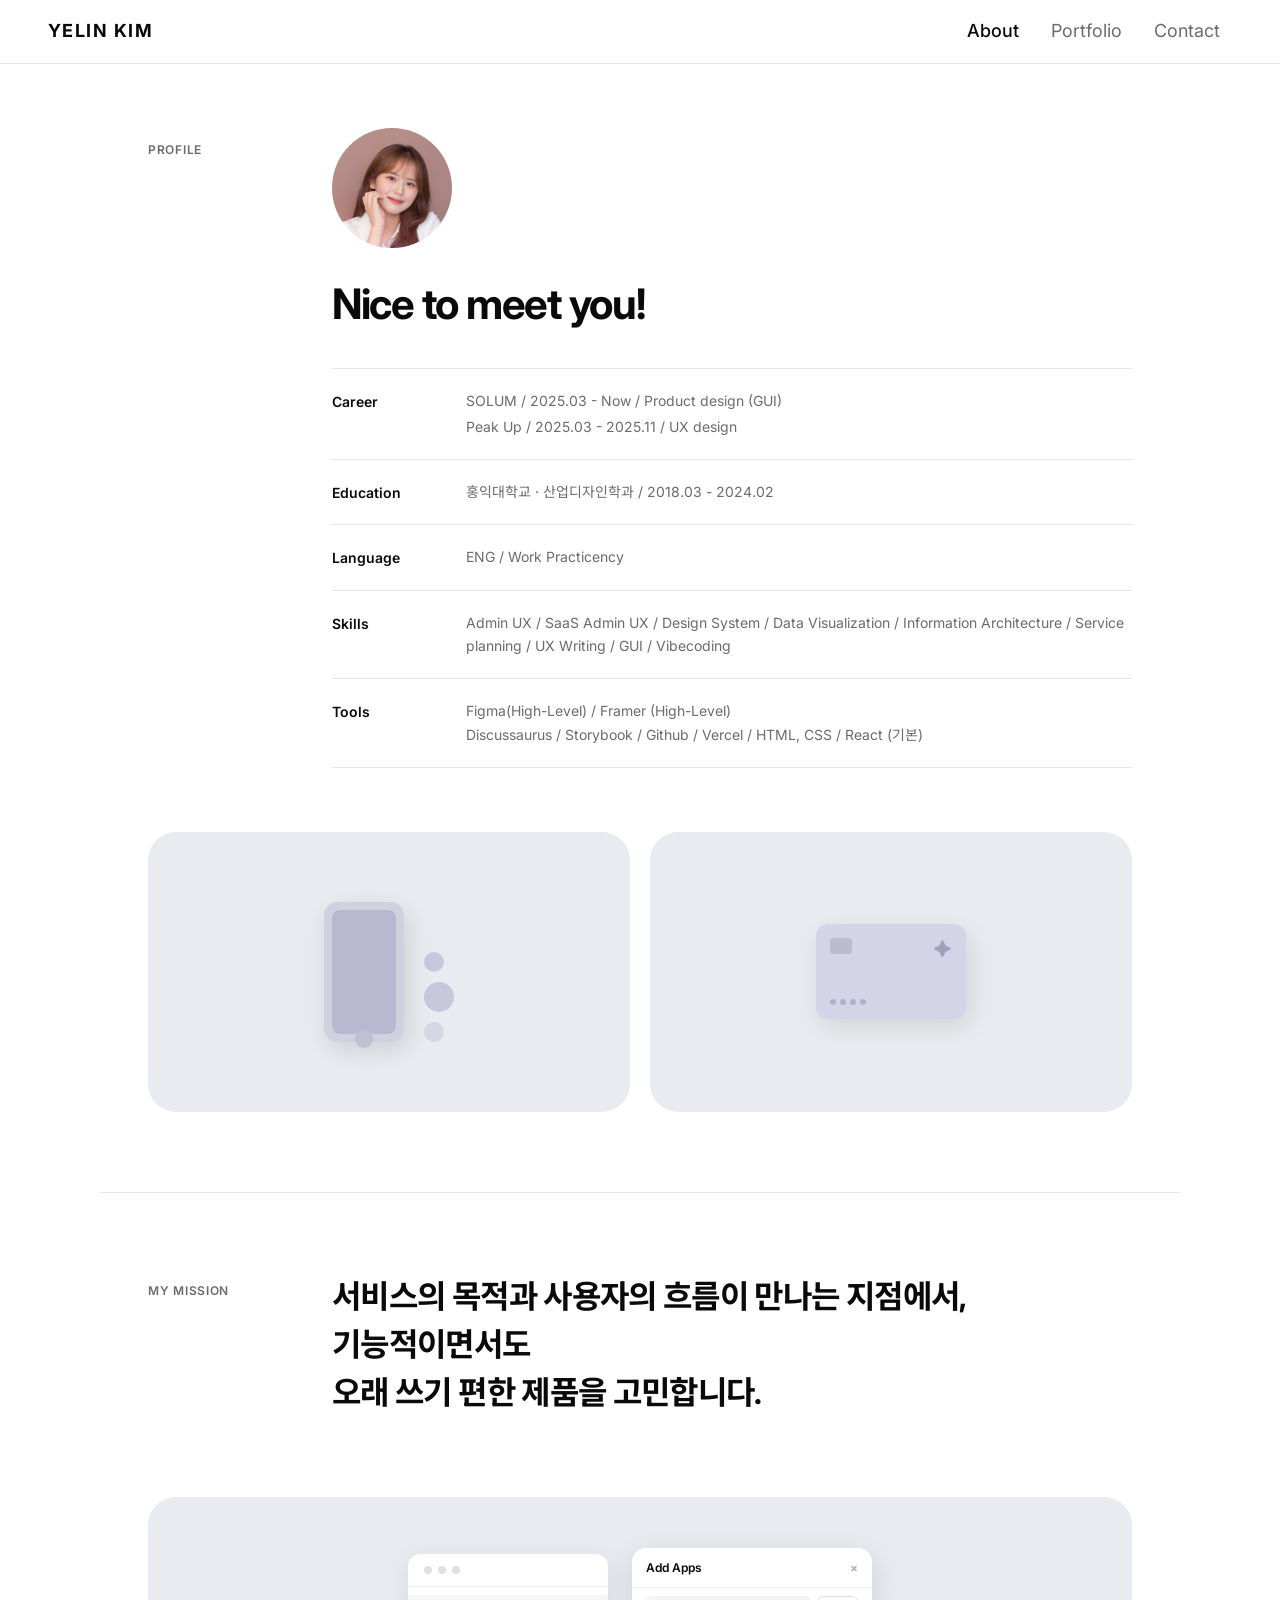
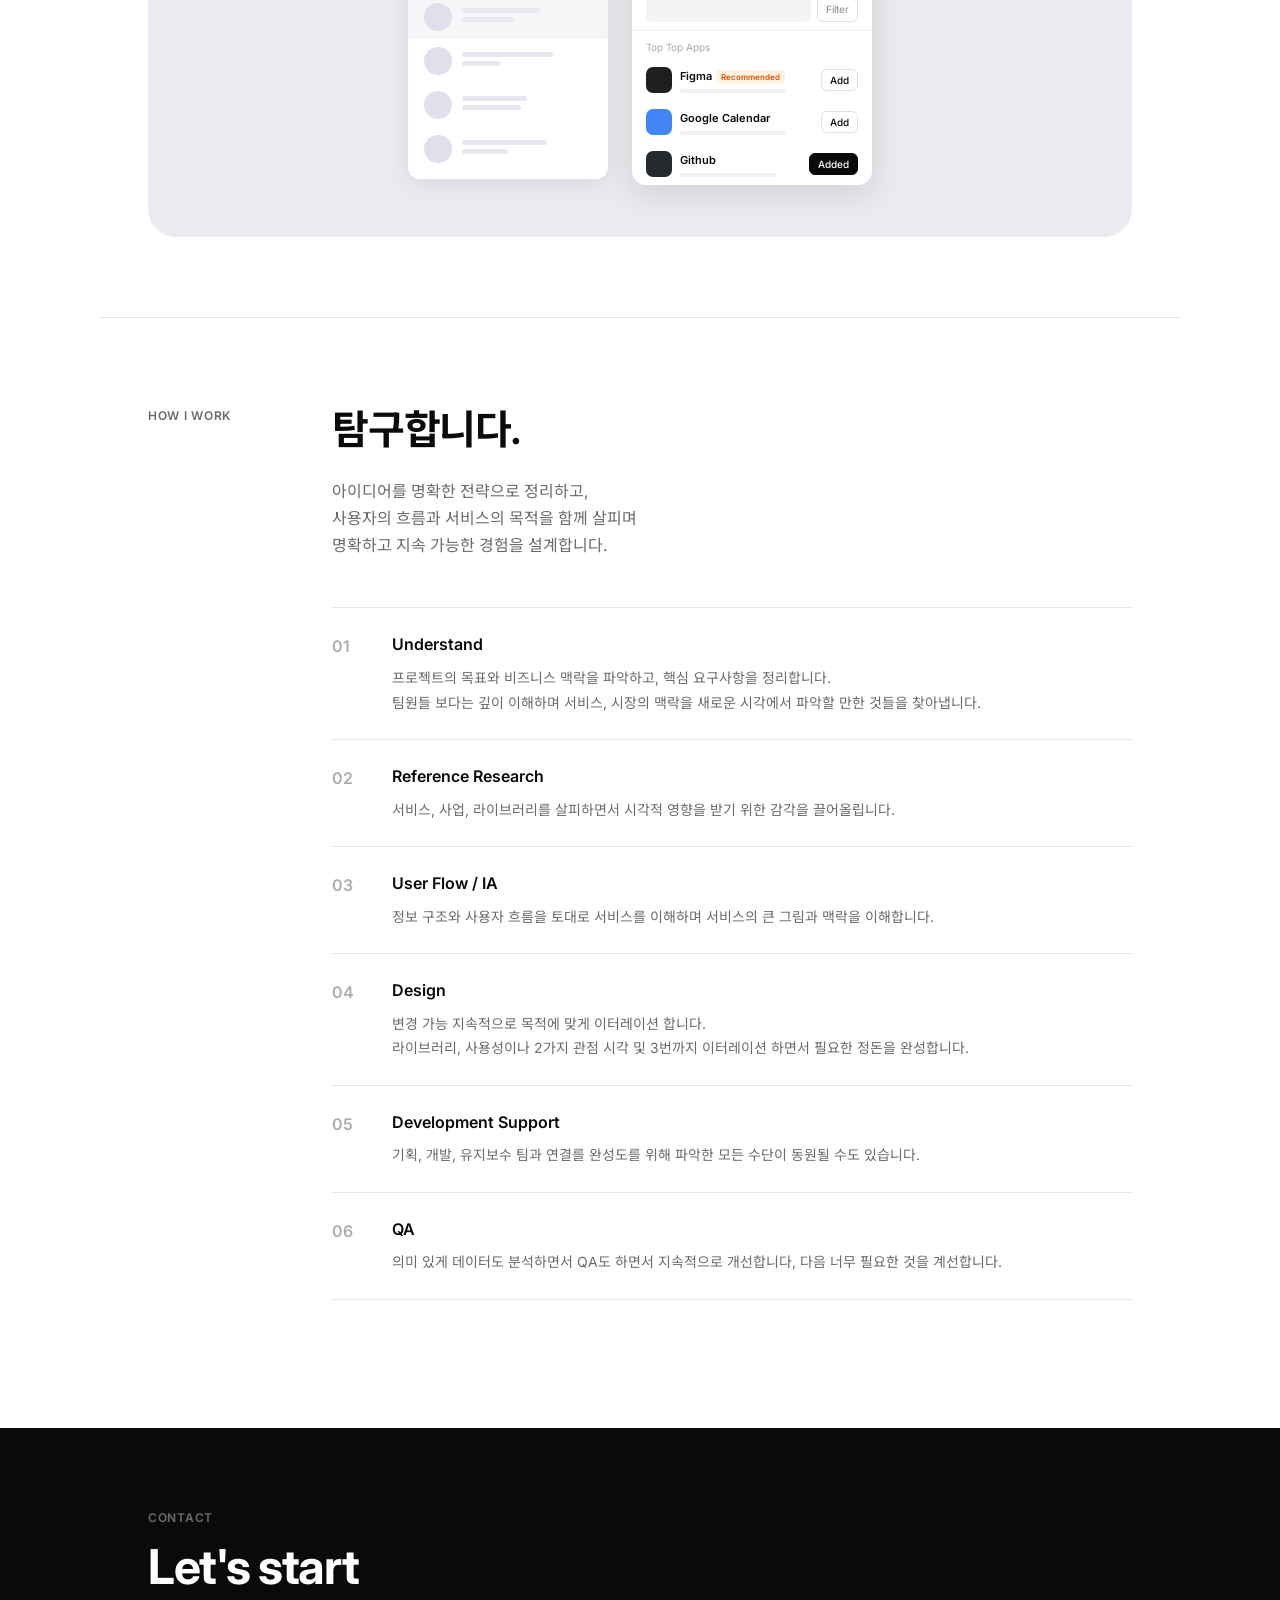
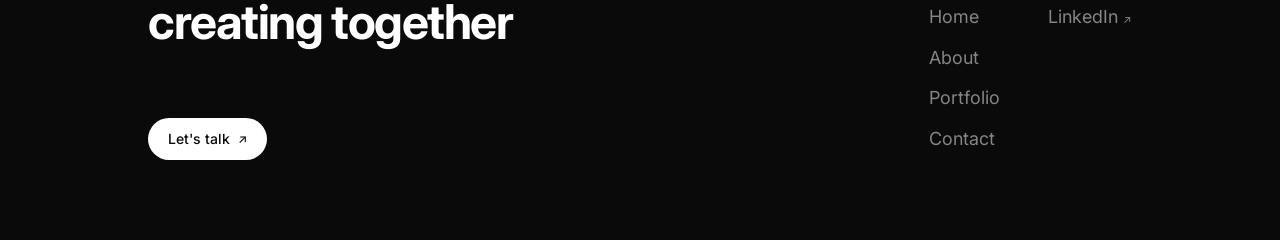
==== commit b2b730e3: "Update My Mission text on About page" ====
--- a/about.html
+++ b/about.html
@@ -109,9 +109,9 @@
       </div>
       <div class="mission-section__content">
         <p class="mission-text">
-          서비스의 목적과 사용자의 흐름이 만나는 지점에<br>
-          서, 기능적이면서도 오래 쓰기 편한 제품을 만들<br>
-          어갑니다.
+          서비스의 목적과 사용자의 흐름이 만나는 지점에서,<br>
+          기능적이면서도<br>
+          오래 쓰기 편한 제품을 고민합니다.
         </p>
       </div>
     </section>
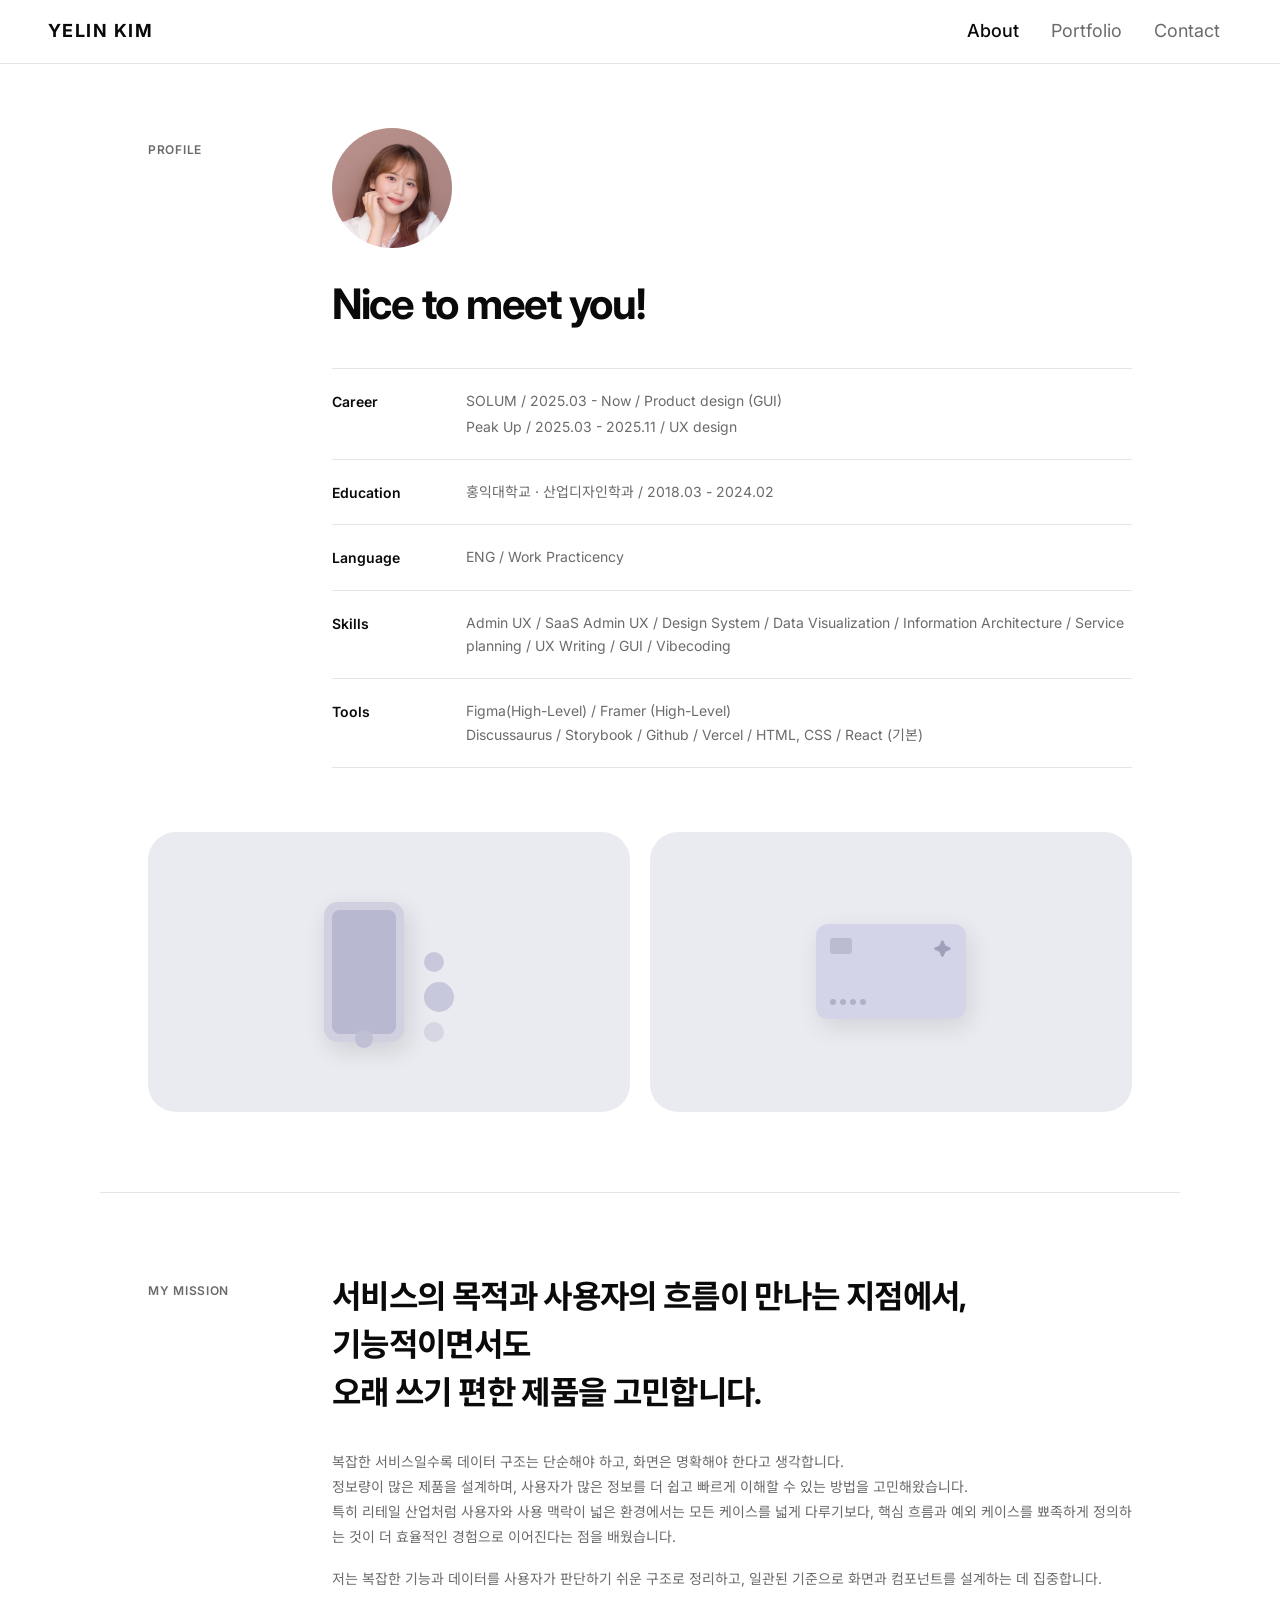
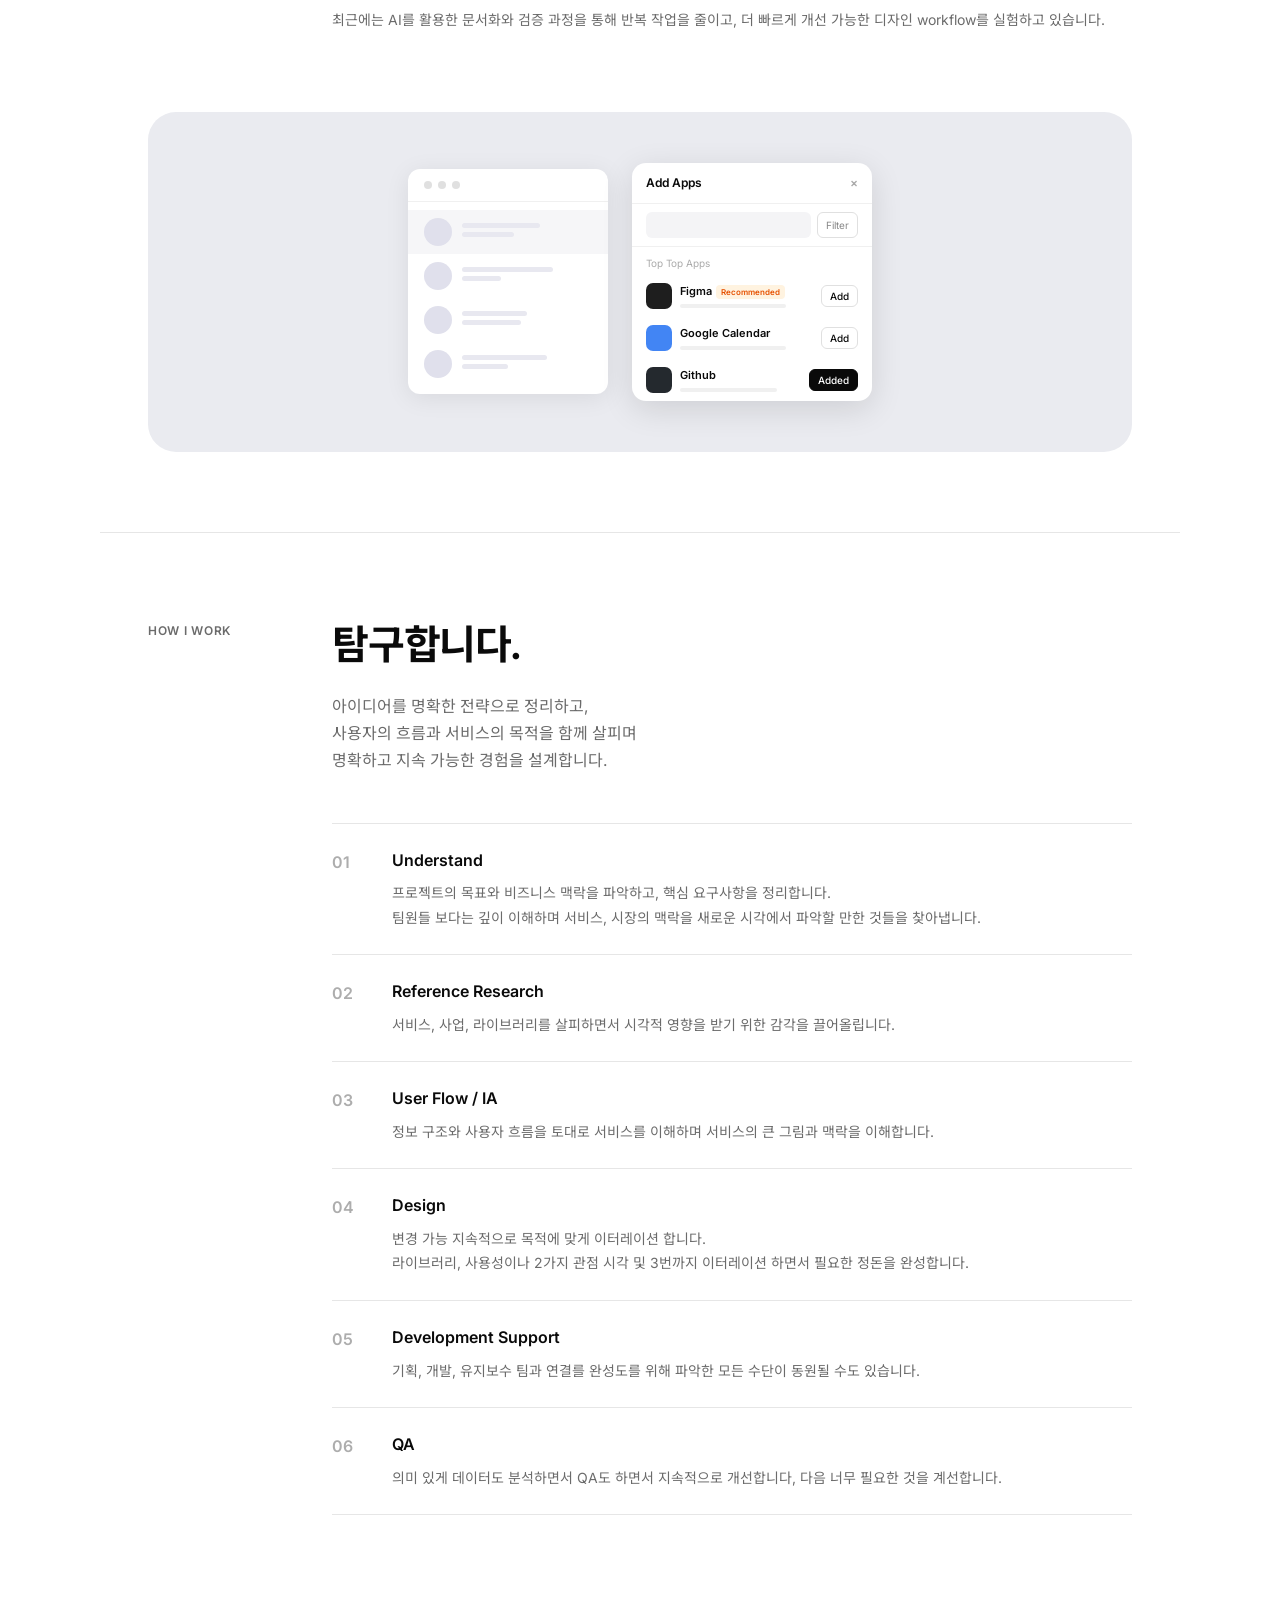
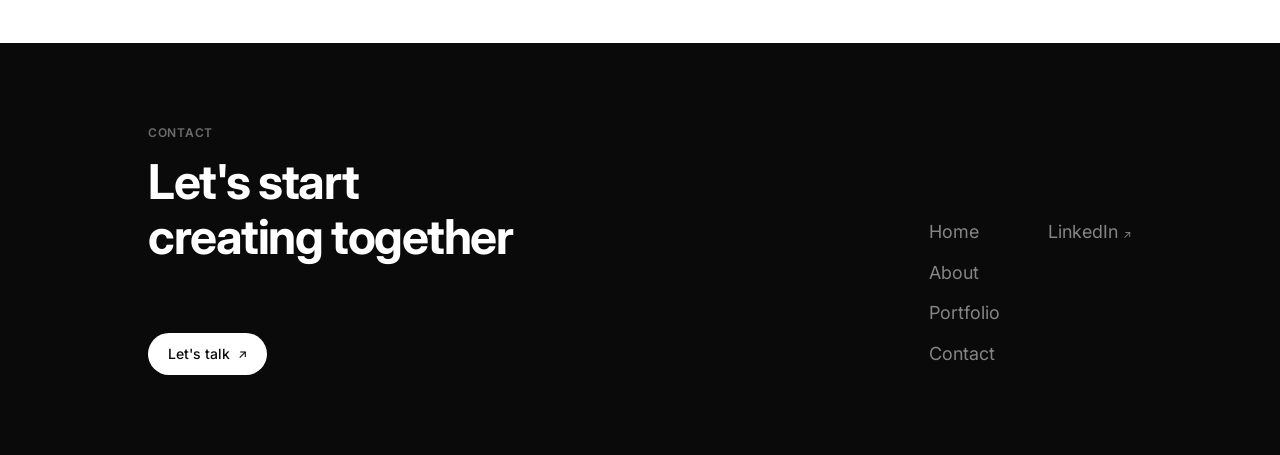
==== commit 8bd40d20: "Add mission description paragraphs below mission text" ====
--- a/about.html
+++ b/about.html
@@ -113,6 +113,13 @@
           기능적이면서도<br>
           오래 쓰기 편한 제품을 고민합니다.
         </p>
+        <div class="mission-desc">
+          <p>복잡한 서비스일수록 데이터 구조는 단순해야 하고, 화면은 명확해야 한다고 생각합니다.<br>
+          정보량이 많은 제품을 설계하며, 사용자가 많은 정보를 더 쉽고 빠르게 이해할 수 있는 방법을 고민해왔습니다.<br>
+          특히 리테일 산업처럼 사용자와 사용 맥락이 넓은 환경에서는 모든 케이스를 넓게 다루기보다, 핵심 흐름과 예외 케이스를 뾰족하게 정의하는 것이 더 효율적인 경험으로 이어진다는 점을 배웠습니다.</p>
+          <p>저는 복잡한 기능과 데이터를 사용자가 판단하기 쉬운 구조로 정리하고, 일관된 기준으로 화면과 컴포넌트를 설계하는 데 집중합니다.</p>
+          <p>최근에는 AI를 활용한 문서화와 검증 과정을 통해 반복 작업을 줄이고, 더 빠르게 개선 가능한 디자인 workflow를 실험하고 있습니다.</p>
+        </div>
       </div>
     </section>
 
--- a/styles.css
+++ b/styles.css
@@ -724,6 +724,18 @@
   line-height: 1.5;
   letter-spacing: -0.02em;
 }
+.mission-desc {
+  margin-top: 32px;
+  display: flex;
+  flex-direction: column;
+  gap: 16px;
+}
+.mission-desc p {
+  font-size: 14px;
+  font-weight: 400;
+  color: var(--c-secondary);
+  line-height: 1.8;
+}
 
 /* ── APP SCREENSHOT ──────────────────────────── */
 .app-screenshot {
